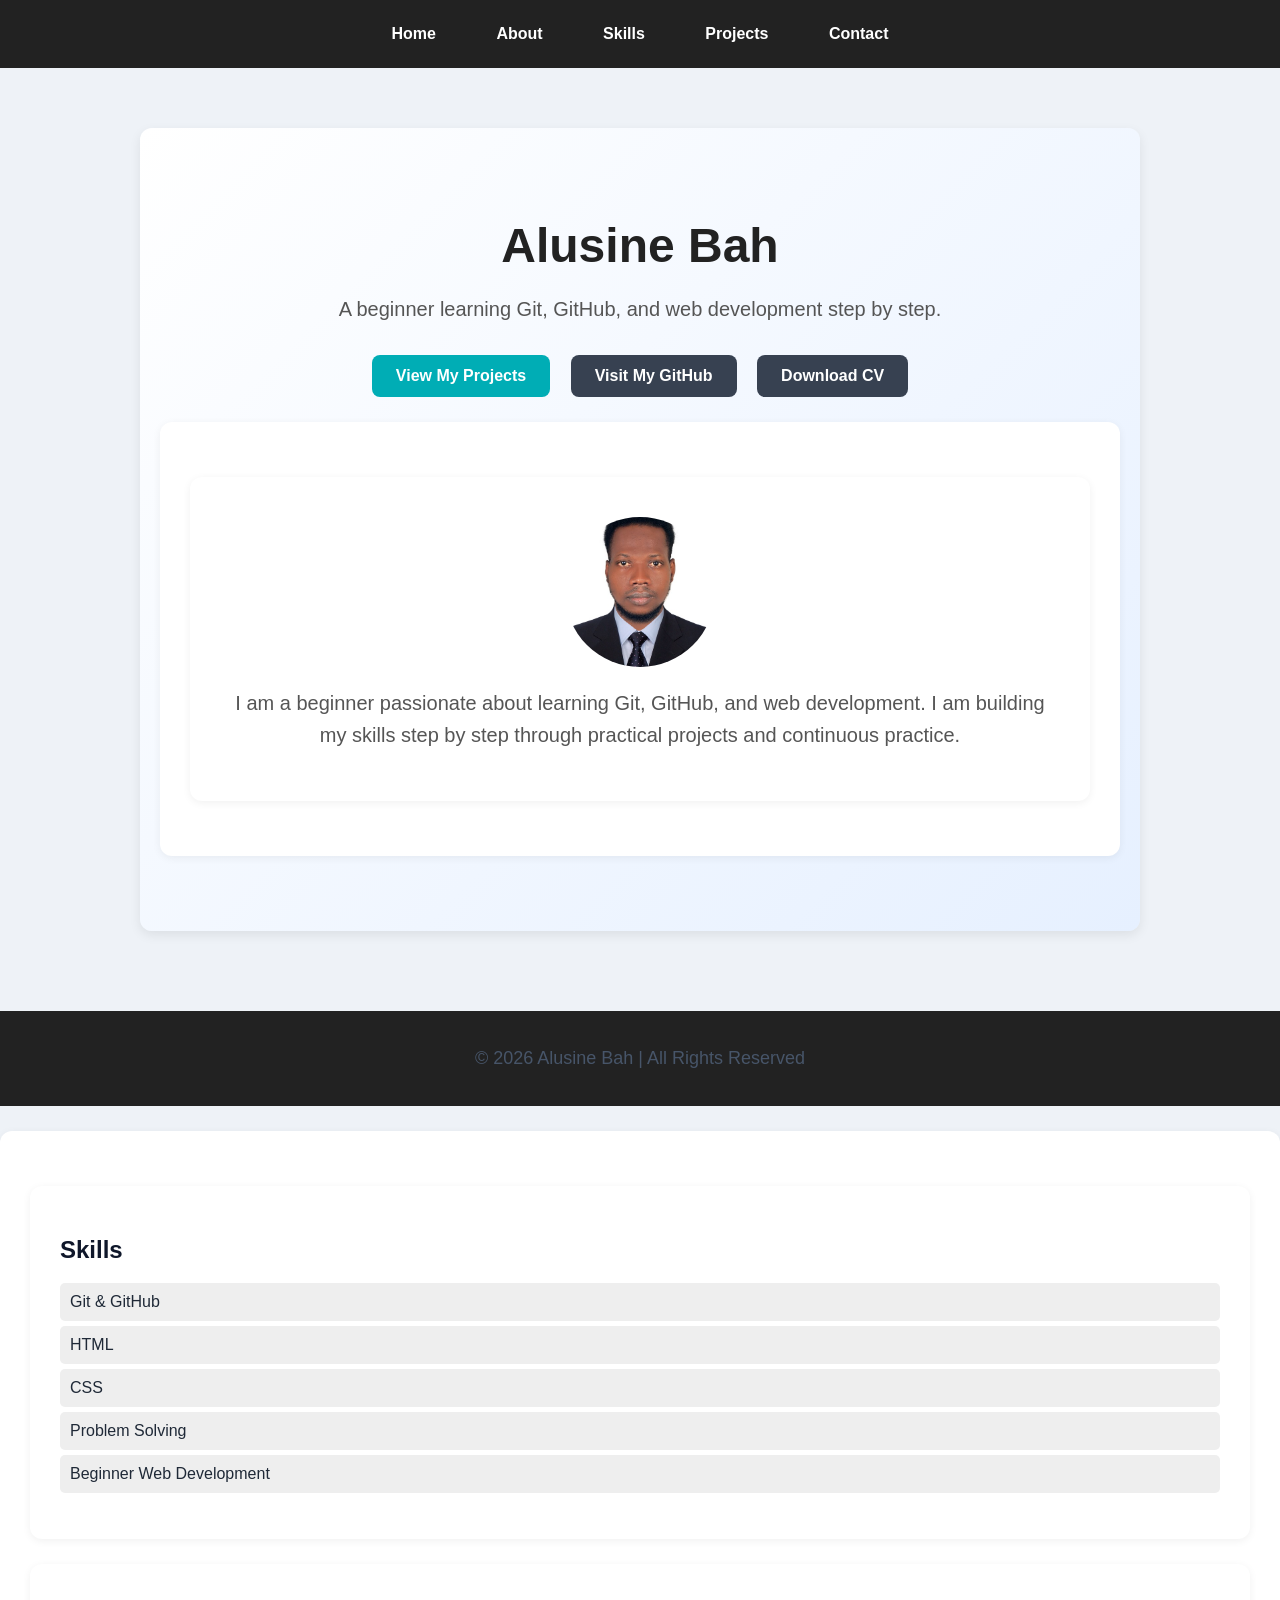
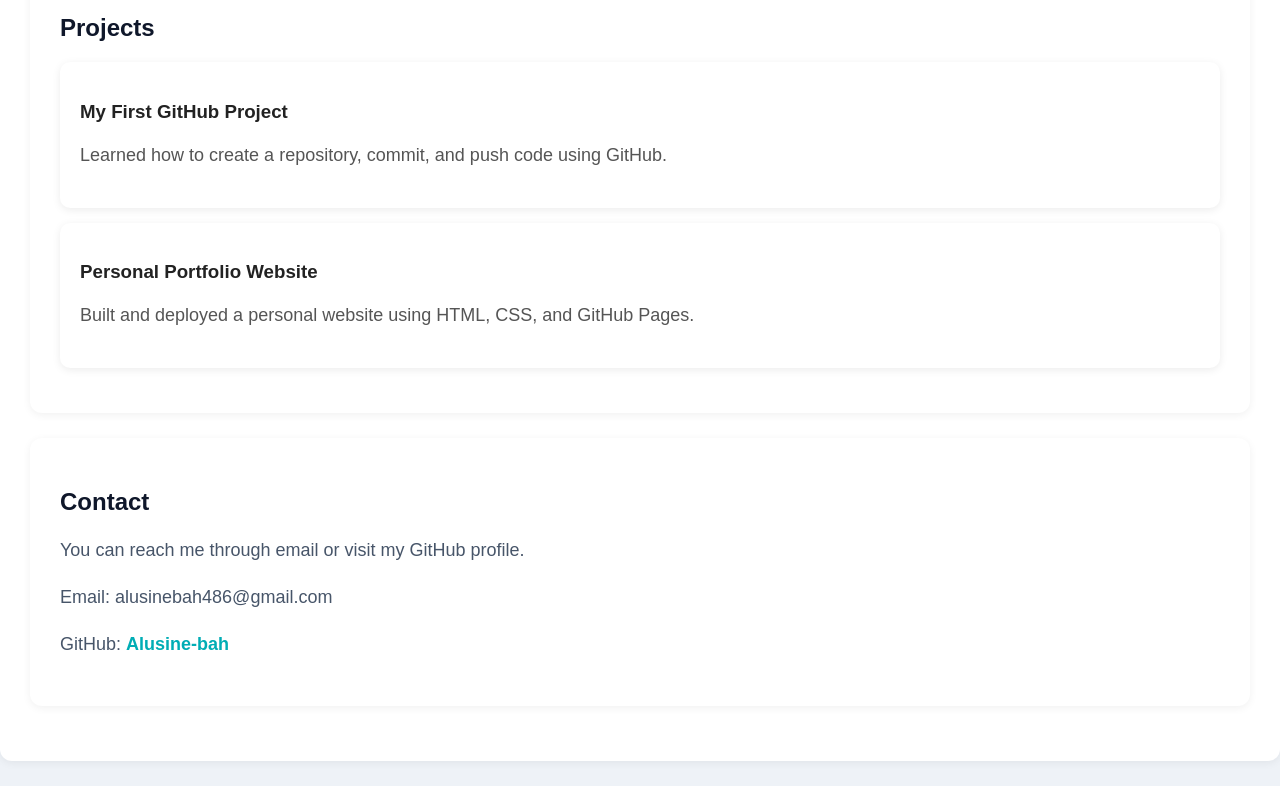
==== index.html @ f9dbf81b "Added cv button" ====
<head>
    <title>My First Website</title>
    <link rel="stylesheet" href="style.css">
</head>
<body>
    <nav>
    <ul class="nav-links">
        <li><a href="#">Home</a></li>
        <li><a href="#about">About</a></li>
        <li><a href="#skills">Skills</a></li>
        <li><a href="#projects">Projects</a></li>
        <li><a href="#contact">Contact</a></li>
    </ul>
</nav>

    <div class="container">

       <section class="hero">
    <h1>Alusine Bah</h1>
    <p>A beginner learning Git, GitHub, and web development step by step.</p>
<div class="hero-buttons">
    <a href="#projects" class="btn">View My Projects</a>
    <a href="https://github.com/Alusine-bah" target="_blank" class="btn btn-secondary">Visit My GitHub</a>
<a href="cv.pdf" target="_blank" class="btn btn-secondary">Download CV</a>
</div>


        <section>
  <section id="about">

    <img src="profile.jpg" alt="My Photo" width="150">

    <p>I am a beginner passionate about learning Git, GitHub, and web development. I am building my skills step by step through practical projects and continuous practice.</p>
</section>

    </div>
<footer>
    <p>© 2026 Alusine Bah | All Rights Reserved</p>
</footer>
</body>
<section>
    <section id="skills">
    <h2>Skills</h2>
    <ul>
        <li>Git & GitHub</li>
        <li>HTML</li>
        <li>CSS</li>
        <li>Problem Solving</li>
        <li>Beginner Web Development</li>
    </ul>
</section>
    
<section id="projects">
    <h2>Projects</h2>

    <div class="project-card">
        <h3>My First GitHub Project</h3>
        <p>Learned how to create a repository, commit, and push code using GitHub.</p>
    </div>

    <div class="project-card">
        <h3>Personal Portfolio Website</h3>
        <p>Built and deployed a personal website using HTML, CSS, and GitHub Pages.</p>
    </div>

</section>
<section id="contact">
    <h2>Contact</h2>
    <p>You can reach me through email or visit my GitHub profile.</p>
    <p>Email: alusinebah486@gmail.com</p>
    <p>GitHub: <a href="https://github.com/Alusine-bah" target="_blank">Alusine-bah</a></p>
</section>
---- style.css ----
body {
    font-family: Arial, sans-serif;
    background: #eef2f7;
    margin: 0;
    padding: 0;
    color: #1f2937;
}

/* Main container */
.container {
    width: 85%;
    max-width: 1000px;
    margin: auto;
    overflow: hidden;
    padding: 30px 20px;
}

/* Header */
h1 {
    text-align: center;
    color: #333;
}

/* Sections */
section {
    background: white;
    padding: 30px;
    margin: 25px 0;
    border-radius: 12px;
    box-shadow: 0 2px 8px rgba(0,0,0,0.06);
}

/* Subheadings */
h2 {
    color: #0f172a;
}

/* Text */
p {
    font-size: 18px;
    line-height: 1.6;
    color: #475569;
}
img {
    display: block;
    margin: 10px auto;
    border-radius: 50%;
    width: 150px;
    height: 150px;
    object-fit: cover;
}
ul {
    list-style: none;
    padding: 0;
}

li {
    background: #eee;
    margin: 5px 0;
    padding: 10px;
    border-radius: 5px;
}
nav {
    background: #222;
    padding: 15px 0;
}

.nav-links {
    list-style: none;
    text-align: center;
    margin: 0;
    padding: 0;
}

.nav-links li {
    display: inline-block;
    margin: 0 10px;
    background: transparent;
    padding: 0;
}

.nav-links a {
    color: white;
    text-decoration: none;
    font-weight: bold;
    padding: 10px 18px;
    display: inline-block;
    border-radius: 6px;
    transition: 0.3s;
}

.nav-links a:hover {
    background: #00adb5;
    color: white;
}
footer {
    background: #222;
    color: white;
    text-align: center;
    padding: 15px;
    margin-top: 20px;
}
#contact a {
    color: #00adb5;
    text-decoration: none;
    font-weight: bold;
}

#contact a:hover {
    text-decoration: underline;
}
.hero {
    text-align: center;
    background: linear-gradient(135deg, #ffffff, #e6f0ff);
    padding: 50px 20px;
    border-radius: 12px;
    margin: 30px 0;
    box-shadow: 0 4px 12px rgba(0,0,0,0.08);
}

.hero h1 {
    margin-bottom: 10px;
    font-size: 48px;
    color: #222;
}

.hero p {
    font-size: 20px;
    color: #555;
}
.project-card {
    background: #fff;
    padding: 20px;
    margin: 15px 0;
    border-radius: 10px;
    box-shadow: 0 2px 8px rgba(0,0,0,0.08);
    transition: transform 0.3s, box-shadow 0.3s;
}

.project-card:hover {
    transform: translateY(-5px);
    box-shadow: 0 6px 18px rgba(0,0,0,0.15);
}
.project-card h3 {
    margin-bottom: 10px;
    color: #222;
}

.project-card p {
    color: #555;
}
.btn {
    display: inline-block;
    margin-top: 20px;
    background: #00adb5;
    color: white;
    text-decoration: none;
    padding: 12px 24px;
    border-radius: 8px;
    font-weight: bold;
    transition: 0.3s;
}

.btn:hover {
    background: #008c93;
}
.btn-secondary {
    background: #374151;
    margin-left: 10px;
}

.btn-secondary:hover {
    background: #1f2937;
}
.hero-buttons {
    margin-top: 20px;
}

.hero-buttons .btn {
    margin: 10px 8px 0 8px;
}

@media (max-width: 600px) {
    .hero-buttons .btn {
        display: block;
        width: 80%;
        margin: 10px auto;
    }

    .btn-secondary {
        margin-left: 0;
    }
}
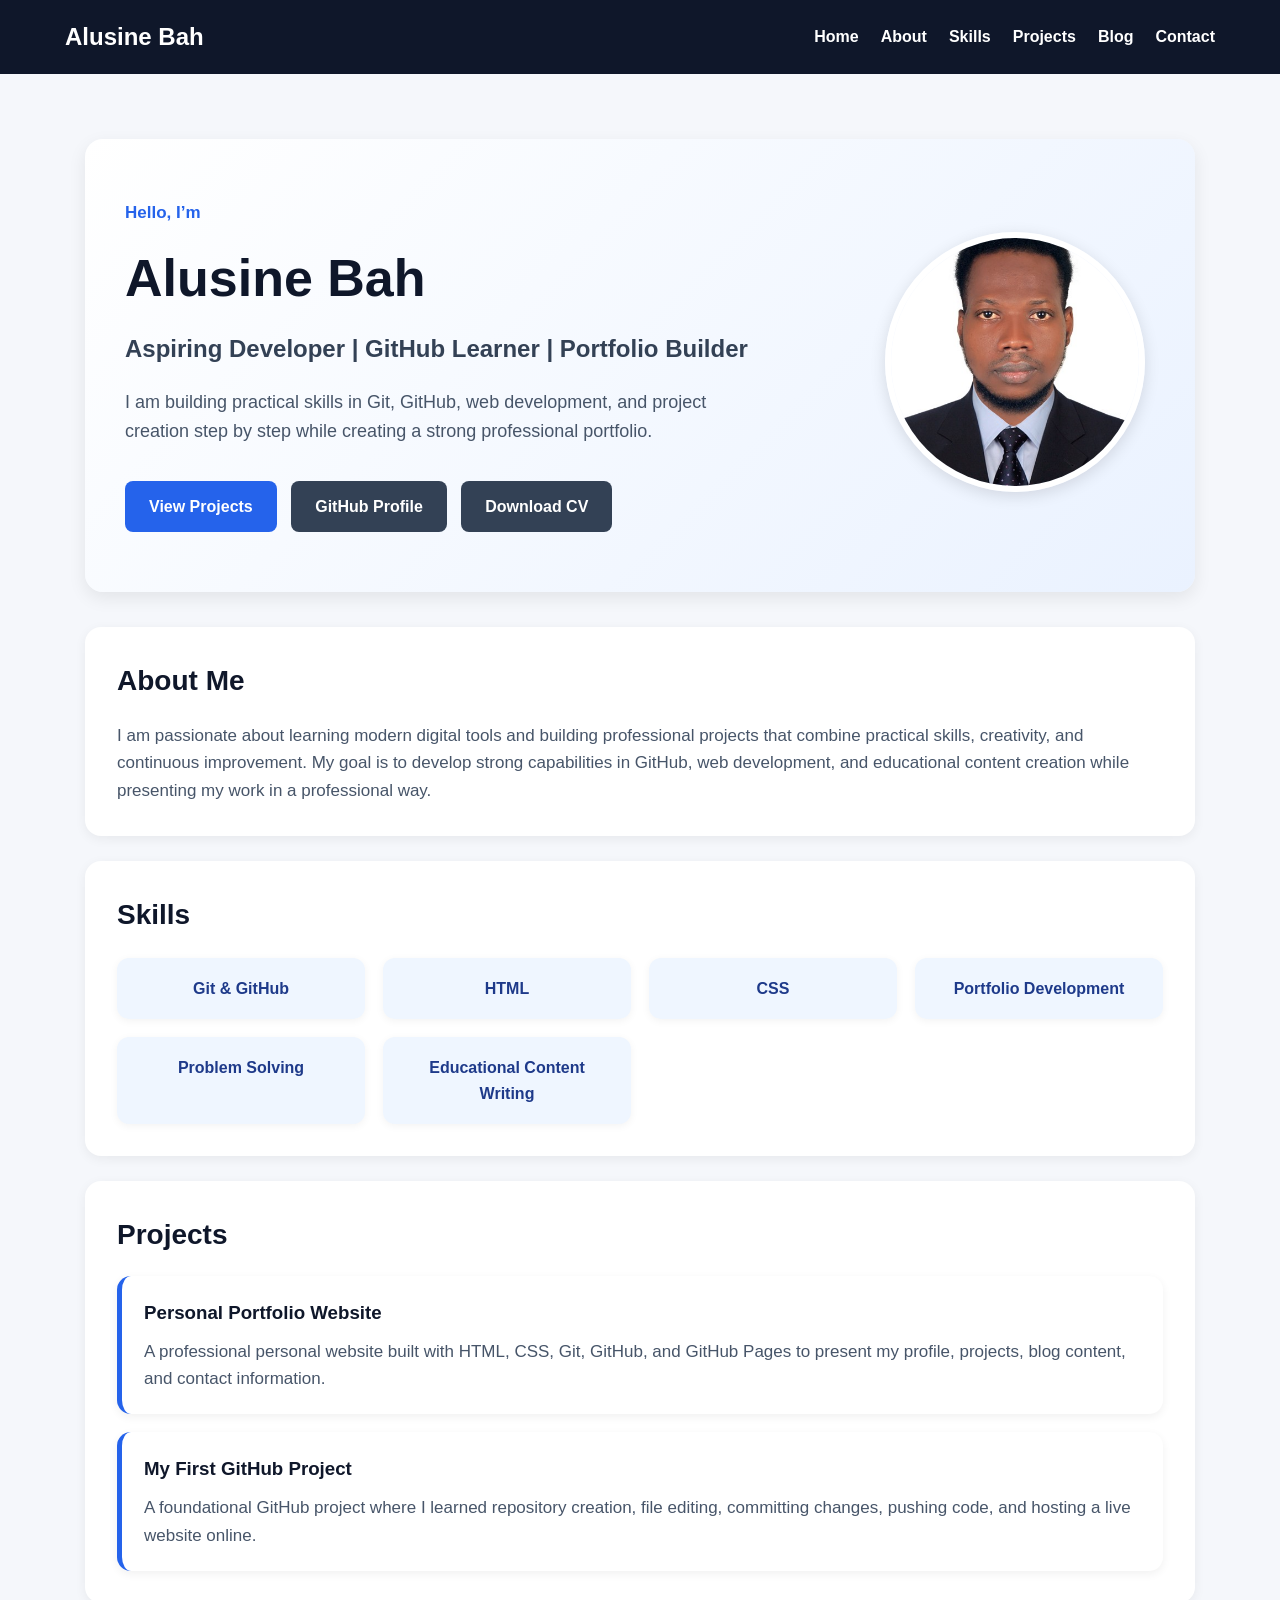
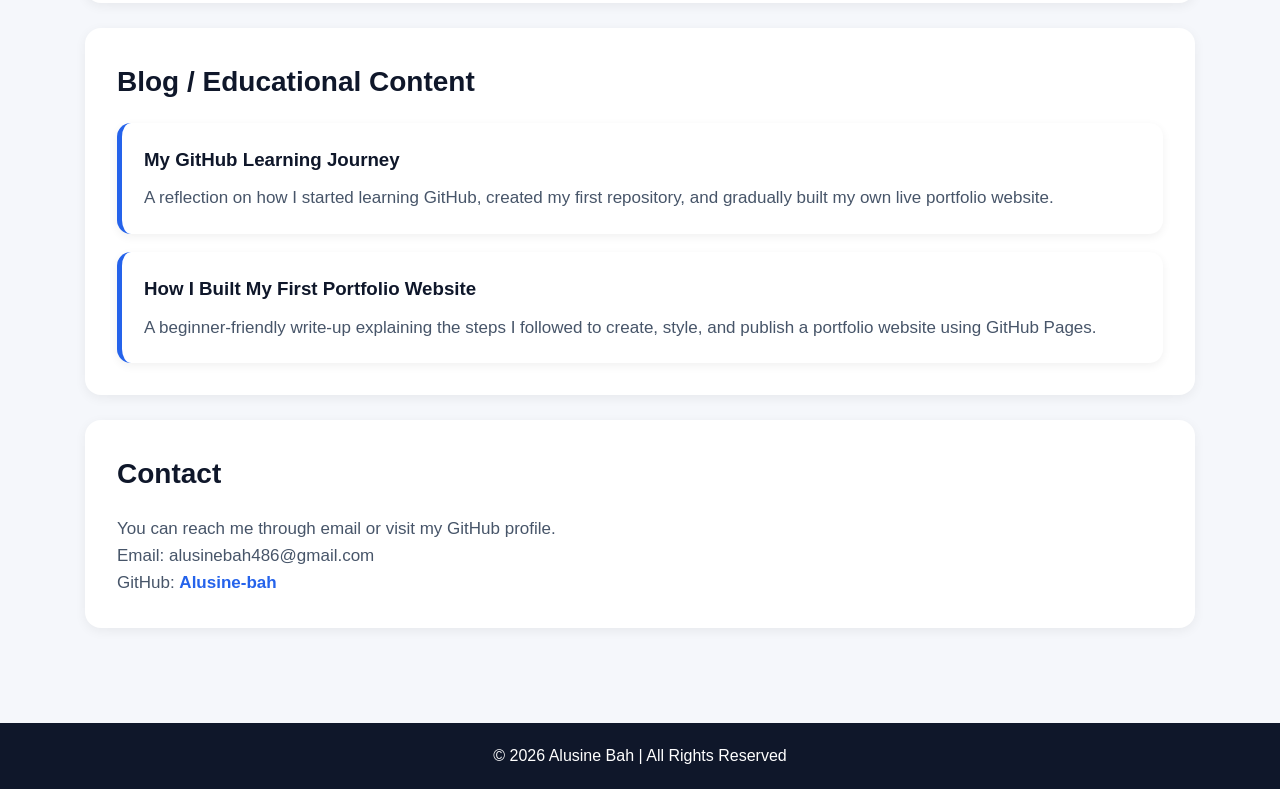
==== commit 36bf1d1e: "Rebuilt portfolio with professional design" ====
--- a/index.html
+++ b/index.html
@@ -1,72 +1,120 @@
+<!DOCTYPE html>
+<html lang="en">
 <head>
-    <title>My First Website</title>
+    <meta charset="UTF-8">
+    <meta name="viewport" content="width=device-width, initial-scale=1.0">
+    <title>Alusine Bah | Portfolio</title>
     <link rel="stylesheet" href="style.css">
 </head>
 <body>
+
     <nav>
-    <ul class="nav-links">
-        <li><a href="#">Home</a></li>
-        <li><a href="#about">About</a></li>
-        <li><a href="#skills">Skills</a></li>
-        <li><a href="#projects">Projects</a></li>
-        <li><a href="#contact">Contact</a></li>
-    </ul>
-</nav>
+        <div class="nav-container">
+            <div class="logo">Alusine Bah</div>
+            <ul class="nav-links">
+                <li><a href="#hero">Home</a></li>
+                <li><a href="#about">About</a></li>
+                <li><a href="#skills">Skills</a></li>
+                <li><a href="#projects">Projects</a></li>
+                <li><a href="#blog">Blog</a></li>
+                <li><a href="#contact">Contact</a></li>
+            </ul>
+        </div>
+    </nav>
 
-    <div class="container">
+    <main class="container">
 
-       <section class="hero">
-    <h1>Alusine Bah</h1>
-    <p>A beginner learning Git, GitHub, and web development step by step.</p>
-<div class="hero-buttons">
-    <a href="#projects" class="btn">View My Projects</a>
-    <a href="https://github.com/Alusine-bah" target="_blank" class="btn btn-secondary">Visit My GitHub</a>
-<a href="cv.pdf" target="_blank" class="btn btn-secondary">Download CV</a>
-</div>
+        <section id="hero" class="hero">
+            <div class="hero-text">
+                <p class="intro">Hello, I’m</p>
+                <h1>Alusine Bah</h1>
+                <h2>Aspiring Developer | GitHub Learner | Portfolio Builder</h2>
+                <p class="hero-description">
+                    I am building practical skills in Git, GitHub, web development, and project creation step by step while creating a strong professional portfolio.
+                </p>
 
+                <div class="hero-buttons">
+                    <a href="#projects" class="btn">View Projects</a>
+                    <a href="https://github.com/Alusine-bah" target="_blank" class="btn btn-secondary">GitHub Profile</a>
+                    <a href="cv.pdf" target="_blank" class="btn btn-secondary">Download CV</a>
+                </div>
+            </div>
 
-        <section>
-  <section id="about">
+            <div class="hero-image">
+                <img src="profile.jpg" alt="Alusine Bah">
+            </div>
+        </section>
 
-    <img src="profile.jpg" alt="My Photo" width="150">
+        <section id="about">
+            <h2>About Me</h2>
+            <p>
+                I am passionate about learning modern digital tools and building professional projects that combine practical skills, creativity, and continuous improvement. My goal is to develop strong capabilities in GitHub, web development, and educational content creation while presenting my work in a professional way.
+            </p>
+        </section>
 
-    <p>I am a beginner passionate about learning Git, GitHub, and web development. I am building my skills step by step through practical projects and continuous practice.</p>
-</section>
+        <section id="skills">
+            <h2>Skills</h2>
+            <div class="skills-grid">
+                <div class="skill-card">Git & GitHub</div>
+                <div class="skill-card">HTML</div>
+                <div class="skill-card">CSS</div>
+                <div class="skill-card">Portfolio Development</div>
+                <div class="skill-card">Problem Solving</div>
+                <div class="skill-card">Educational Content Writing</div>
+            </div>
+        </section>
 
-    </div>
-<footer>
-    <p>© 2026 Alusine Bah | All Rights Reserved</p>
-</footer>
+        <section id="projects">
+            <h2>Projects</h2>
+
+            <div class="project-card">
+                <h3>Personal Portfolio Website</h3>
+                <p>
+                    A professional personal website built with HTML, CSS, Git, GitHub, and GitHub Pages to present my profile, projects, blog content, and contact information.
+                </p>
+            </div>
+
+            <div class="project-card">
+                <h3>My First GitHub Project</h3>
+                <p>
+                    A foundational GitHub project where I learned repository creation, file editing, committing changes, pushing code, and hosting a live website online.
+                </p>
+            </div>
+        </section>
+
+        <section id="blog">
+            <h2>Blog / Educational Content</h2>
+
+            <div class="blog-card">
+                <h3>My GitHub Learning Journey</h3>
+                <p>
+                    A reflection on how I started learning GitHub, created my first repository, and gradually built my own live portfolio website.
+                </p>
+            </div>
+
+            <div class="blog-card">
+                <h3>How I Built My First Portfolio Website</h3>
+                <p>
+                    A beginner-friendly write-up explaining the steps I followed to create, style, and publish a portfolio website using GitHub Pages.
+                </p>
+            </div>
+        </section>
+
+        <section id="contact">
+            <h2>Contact</h2>
+            <p>You can reach me through email or visit my GitHub profile.</p>
+            <p>Email: alusinebah486@gmail.com</p>
+            <p>
+                GitHub:
+                <a href="https://github.com/Alusine-bah" target="_blank">Alusine-bah</a>
+            </p>
+        </section>
+
+    </main>
+
+    <footer>
+        <p>© 2026 Alusine Bah | All Rights Reserved</p>
+    </footer>
+
 </body>
-<section>
-    <section id="skills">
-    <h2>Skills</h2>
-    <ul>
-        <li>Git & GitHub</li>
-        <li>HTML</li>
-        <li>CSS</li>
-        <li>Problem Solving</li>
-        <li>Beginner Web Development</li>
-    </ul>
-</section>
-    
-<section id="projects">
-    <h2>Projects</h2>
-
-    <div class="project-card">
-        <h3>My First GitHub Project</h3>
-        <p>Learned how to create a repository, commit, and push code using GitHub.</p>
-    </div>
-
-    <div class="project-card">
-        <h3>Personal Portfolio Website</h3>
-        <p>Built and deployed a personal website using HTML, CSS, and GitHub Pages.</p>
-    </div>
-
-</section>
-<section id="contact">
-    <h2>Contact</h2>
-    <p>You can reach me through email or visit my GitHub profile.</p>
-    <p>Email: alusinebah486@gmail.com</p>
-    <p>GitHub: <a href="https://github.com/Alusine-bah" target="_blank">Alusine-bah</a></p>
-</section>+</html>
--- a/style.css
+++ b/style.css
@@ -1,107 +1,213 @@
+* {
+    margin: 0;
+    padding: 0;
+    box-sizing: border-box;
+}
+
 body {
     font-family: Arial, sans-serif;
-    background: #eef2f7;
+    background: #f5f7fb;
+    color: #1f2937;
+    line-height: 1.6;
+}
+
+.container {
+    width: 90%;
+    max-width: 1150px;
+    margin: auto;
+    padding: 40px 20px;
+}
+
+nav {
+    background: #0f172a;
+    position: sticky;
+    top: 0;
+    z-index: 1000;
+}
+
+.nav-container {
+    width: 90%;
+    max-width: 1150px;
+    margin: auto;
+    display: flex;
+    justify-content: space-between;
+    align-items: center;
+    padding: 18px 0;
+}
+
+.logo {
+    color: white;
+    font-size: 24px;
+    font-weight: bold;
+}
+
+.nav-links {
+    list-style: none;
+    display: flex;
+    gap: 22px;
+}
+
+.nav-links li {
+    background: transparent;
+    padding: 0;
     margin: 0;
-    padding: 0;
-    color: #1f2937;
-}
-
-/* Main container */
-.container {
-    width: 85%;
-    max-width: 1000px;
-    margin: auto;
-    overflow: hidden;
-    padding: 30px 20px;
-}
-
-/* Header */
-h1 {
+}
+
+.nav-links a {
+    color: white;
+    text-decoration: none;
+    font-weight: bold;
+    transition: 0.3s;
+}
+
+.nav-links a:hover {
+    color: #38bdf8;
+}
+
+.hero {
+    display: flex;
+    align-items: center;
+    justify-content: space-between;
+    gap: 40px;
+    background: linear-gradient(135deg, #ffffff, #eaf2ff);
+    padding: 60px 40px;
+    border-radius: 18px;
+    box-shadow: 0 6px 18px rgba(0,0,0,0.08);
+    margin-bottom: 35px;
+}
+
+.hero-text {
+    flex: 1;
+}
+
+.intro {
+    color: #2563eb;
+    font-weight: bold;
+    margin-bottom: 10px;
+}
+
+.hero h1 {
+    font-size: 52px;
+    color: #0f172a;
+    margin-bottom: 10px;
+}
+
+.hero h2 {
+    font-size: 24px;
+    color: #334155;
+    margin-bottom: 20px;
+}
+
+.hero-description {
+    font-size: 18px;
+    color: #475569;
+    max-width: 600px;
+    margin-bottom: 25px;
+}
+
+.hero-buttons {
+    margin-top: 15px;
+}
+
+.btn {
+    display: inline-block;
+    background: #2563eb;
+    color: white;
+    text-decoration: none;
+    padding: 13px 24px;
+    border-radius: 8px;
+    font-weight: bold;
+    margin: 10px 10px 0 0;
+    transition: 0.3s;
+}
+
+.btn:hover {
+    background: #1d4ed8;
+}
+
+.btn-secondary {
+    background: #334155;
+}
+
+.btn-secondary:hover {
+    background: #1e293b;
+}
+
+.hero-image {
+    flex: 0 0 280px;
     text-align: center;
-    color: #333;
-}
-
-/* Sections */
+}
+
+.hero-image img {
+    width: 260px;
+    height: 260px;
+    object-fit: cover;
+    border-radius: 50%;
+    border: 6px solid white;
+    box-shadow: 0 4px 16px rgba(0,0,0,0.12);
+}
+
 section {
     background: white;
-    padding: 30px;
+    padding: 32px;
     margin: 25px 0;
+    border-radius: 16px;
+    box-shadow: 0 3px 12px rgba(0,0,0,0.06);
+}
+
+section h2 {
+    font-size: 28px;
+    color: #0f172a;
+    margin-bottom: 18px;
+}
+
+section p {
+    font-size: 17px;
+    color: #475569;
+}
+
+.skills-grid {
+    display: grid;
+    grid-template-columns: repeat(auto-fit, minmax(220px, 1fr));
+    gap: 18px;
+    margin-top: 20px;
+}
+
+.skill-card {
+    background: #eff6ff;
+    color: #1e3a8a;
+    padding: 18px;
     border-radius: 12px;
-    box-shadow: 0 2px 8px rgba(0,0,0,0.06);
-}
-
-/* Subheadings */
-h2 {
+    text-align: center;
+    font-weight: bold;
+    box-shadow: 0 2px 8px rgba(0,0,0,0.05);
+}
+
+.project-card,
+.blog-card {
+    background: #ffffff;
+    padding: 22px;
+    margin-top: 18px;
+    border-radius: 14px;
+    border-left: 5px solid #2563eb;
+    box-shadow: 0 3px 10px rgba(0,0,0,0.06);
+    transition: transform 0.3s, box-shadow 0.3s;
+}
+
+.project-card:hover,
+.blog-card:hover {
+    transform: translateY(-4px);
+    box-shadow: 0 8px 22px rgba(0,0,0,0.10);
+}
+
+.project-card h3,
+.blog-card h3 {
     color: #0f172a;
-}
-
-/* Text */
-p {
-    font-size: 18px;
-    line-height: 1.6;
-    color: #475569;
-}
-img {
-    display: block;
-    margin: 10px auto;
-    border-radius: 50%;
-    width: 150px;
-    height: 150px;
-    object-fit: cover;
-}
-ul {
-    list-style: none;
-    padding: 0;
-}
-
-li {
-    background: #eee;
-    margin: 5px 0;
-    padding: 10px;
-    border-radius: 5px;
-}
-nav {
-    background: #222;
-    padding: 15px 0;
-}
-
-.nav-links {
-    list-style: none;
-    text-align: center;
-    margin: 0;
-    padding: 0;
-}
-
-.nav-links li {
-    display: inline-block;
-    margin: 0 10px;
-    background: transparent;
-    padding: 0;
-}
-
-.nav-links a {
-    color: white;
-    text-decoration: none;
-    font-weight: bold;
-    padding: 10px 18px;
-    display: inline-block;
-    border-radius: 6px;
-    transition: 0.3s;
-}
-
-.nav-links a:hover {
-    background: #00adb5;
-    color: white;
-}
-footer {
-    background: #222;
-    color: white;
-    text-align: center;
-    padding: 15px;
-    margin-top: 20px;
-}
+    margin-bottom: 10px;
+}
+
 #contact a {
-    color: #00adb5;
+    color: #2563eb;
     text-decoration: none;
     font-weight: bold;
 }
@@ -109,85 +215,67 @@
 #contact a:hover {
     text-decoration: underline;
 }
-.hero {
+
+footer {
+    background: #0f172a;
+    color: white;
     text-align: center;
-    background: linear-gradient(135deg, #ffffff, #e6f0ff);
-    padding: 50px 20px;
-    border-radius: 12px;
-    margin: 30px 0;
-    box-shadow: 0 4px 12px rgba(0,0,0,0.08);
-}
-
-.hero h1 {
-    margin-bottom: 10px;
-    font-size: 48px;
-    color: #222;
-}
-
-.hero p {
-    font-size: 20px;
-    color: #555;
-}
-.project-card {
-    background: #fff;
     padding: 20px;
-    margin: 15px 0;
-    border-radius: 10px;
-    box-shadow: 0 2px 8px rgba(0,0,0,0.08);
-    transition: transform 0.3s, box-shadow 0.3s;
-}
-
-.project-card:hover {
-    transform: translateY(-5px);
-    box-shadow: 0 6px 18px rgba(0,0,0,0.15);
-}
-.project-card h3 {
-    margin-bottom: 10px;
-    color: #222;
-}
-
-.project-card p {
-    color: #555;
-}
-.btn {
-    display: inline-block;
-    margin-top: 20px;
-    background: #00adb5;
-    color: white;
-    text-decoration: none;
-    padding: 12px 24px;
-    border-radius: 8px;
-    font-weight: bold;
-    transition: 0.3s;
-}
-
-.btn:hover {
-    background: #008c93;
-}
-.btn-secondary {
-    background: #374151;
-    margin-left: 10px;
-}
-
-.btn-secondary:hover {
-    background: #1f2937;
-}
-.hero-buttons {
-    margin-top: 20px;
-}
-
-.hero-buttons .btn {
-    margin: 10px 8px 0 8px;
+    margin-top: 30px;
+}
+
+@media (max-width: 900px) {
+    .hero {
+        flex-direction: column-reverse;
+        text-align: center;
+    }
+
+    .hero-description {
+        margin: 0 auto 25px auto;
+    }
+
+    .hero-buttons .btn {
+        display: inline-block;
+    }
+
+    .nav-container {
+        flex-direction: column;
+        gap: 15px;
+    }
+
+    .nav-links {
+        flex-wrap: wrap;
+        justify-content: center;
+    }
 }
 
 @media (max-width: 600px) {
+    .hero h1 {
+        font-size: 38px;
+    }
+
+    .hero h2 {
+        font-size: 20px;
+    }
+
+    .hero-image img {
+        width: 200px;
+        height: 200px;
+    }
+
     .hero-buttons .btn {
         display: block;
-        width: 80%;
-        margin: 10px auto;
-    }
-
-    .btn-secondary {
-        margin-left: 0;
+        width: 100%;
+        margin: 10px 0;
+        text-align: center;
+    }
+
+    .container {
+        width: 94%;
+        padding: 25px 10px;
+    }
+
+    section {
+        padding: 22px;
     }
 }
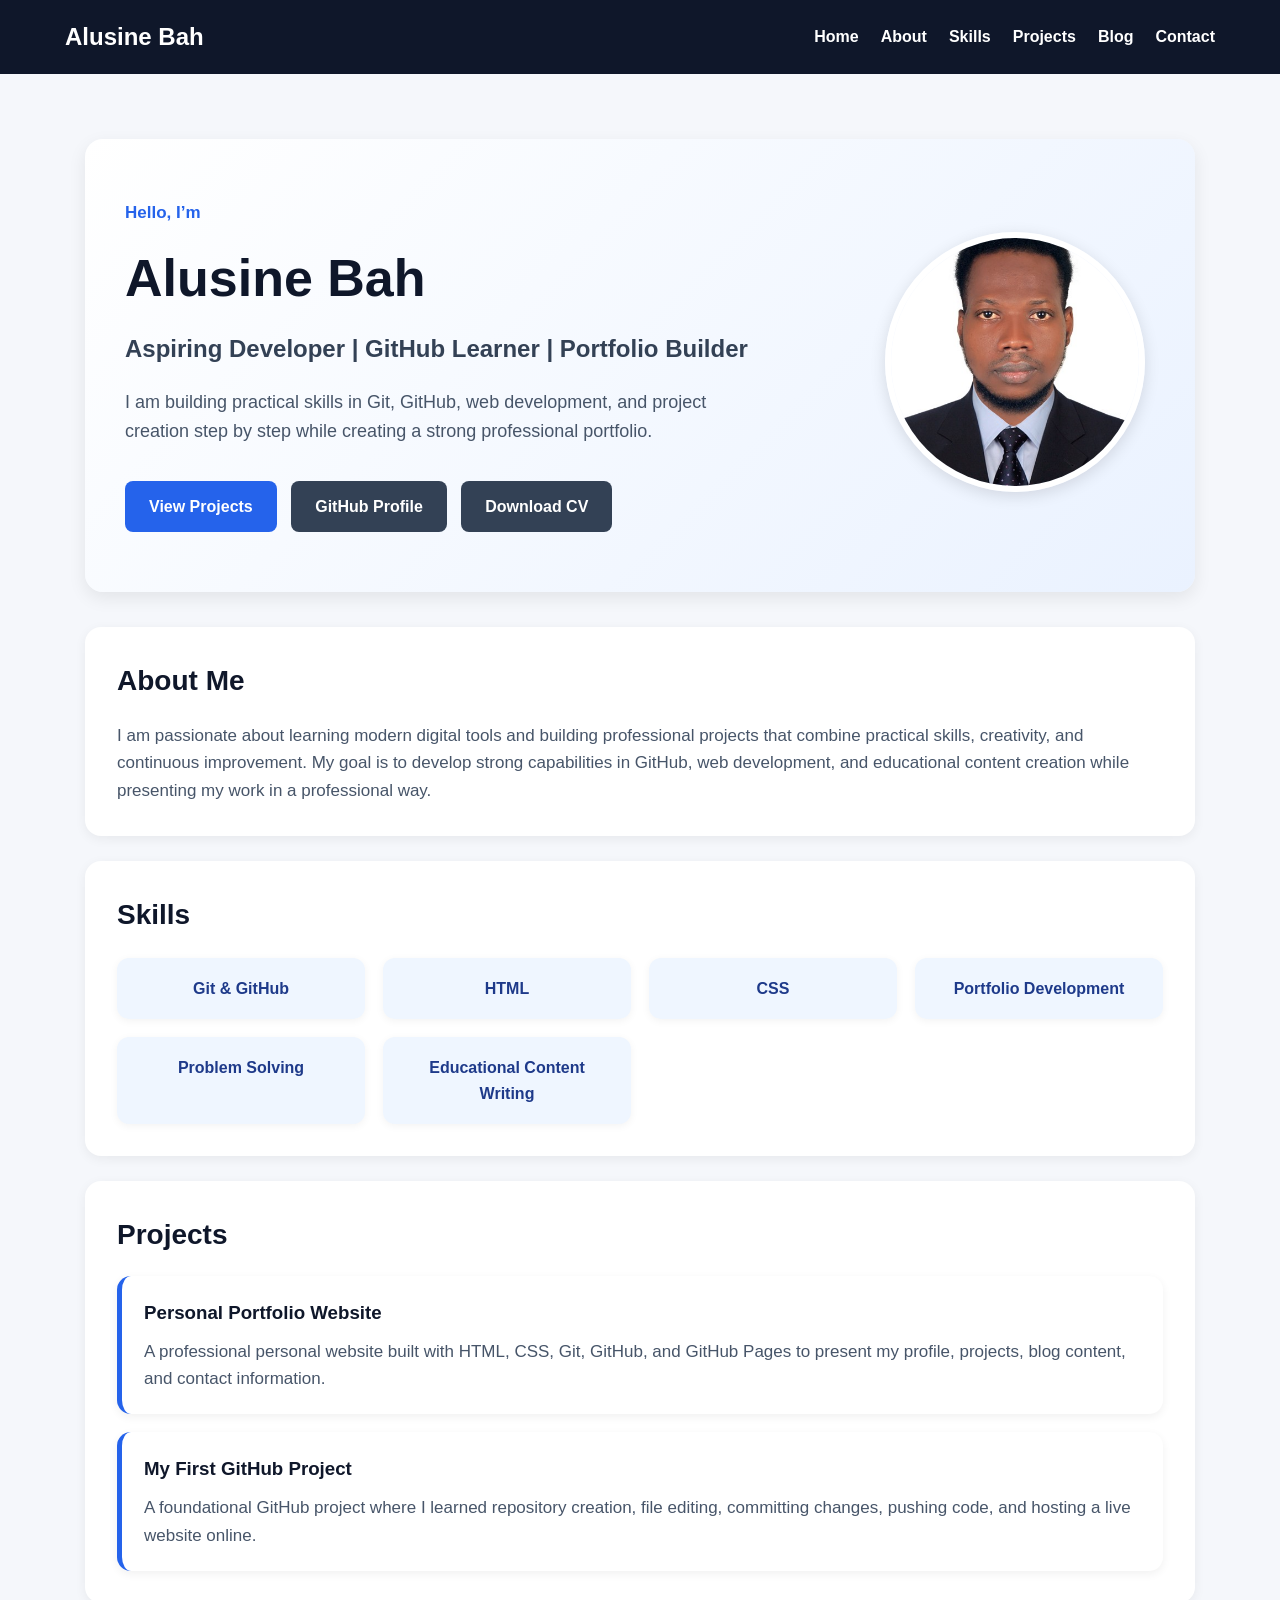
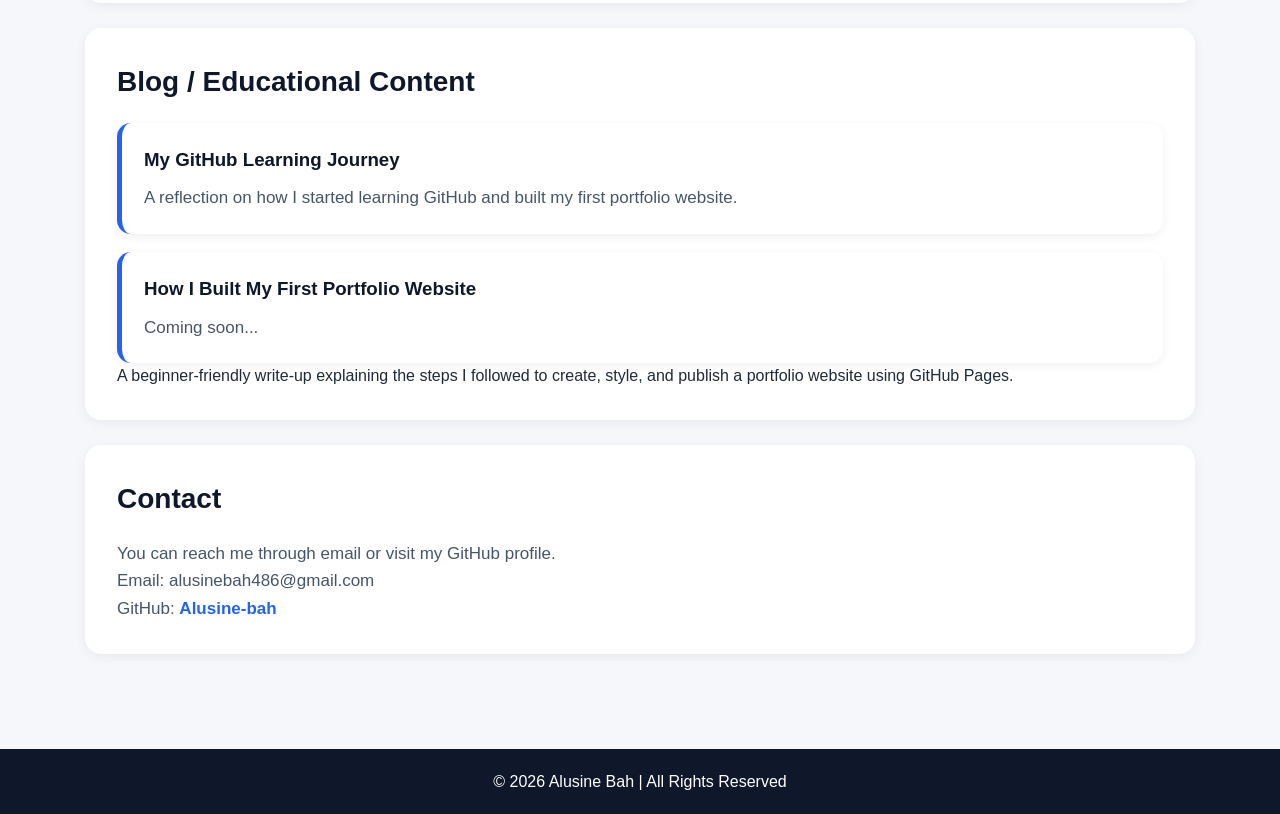
==== commit 86b56652: "Added blog page and linking" ====
--- a/index.html
+++ b/index.html
@@ -85,16 +85,15 @@
         <section id="blog">
             <h2>Blog / Educational Content</h2>
 
-            <div class="blog-card">
-                <h3>My GitHub Learning Journey</h3>
-                <p>
-                    A reflection on how I started learning GitHub, created my first repository, and gradually built my own live portfolio website.
-                </p>
-            </div>
+            <a href="blog/post1.html" class="blog-card">
+    <h3>My GitHub Learning Journey</h3>
+    <p>A reflection on how I started learning GitHub and built my first portfolio website.</p>
+</a>
 
-            <div class="blog-card">
-                <h3>How I Built My First Portfolio Website</h3>
-                <p>
+            <a href="#" class="blog-card">
+    <h3>How I Built My First Portfolio Website</h3>
+    <p>Coming soon...</p>
+</a>
                     A beginner-friendly write-up explaining the steps I followed to create, style, and publish a portfolio website using GitHub Pages.
                 </p>
             </div>
--- a/style.css
+++ b/style.css
@@ -185,6 +185,9 @@
 
 .project-card,
 .blog-card {
+    text-decoration: none;
+    display: block;
+    color: inherit;
     background: #ffffff;
     padding: 22px;
     margin-top: 18px;
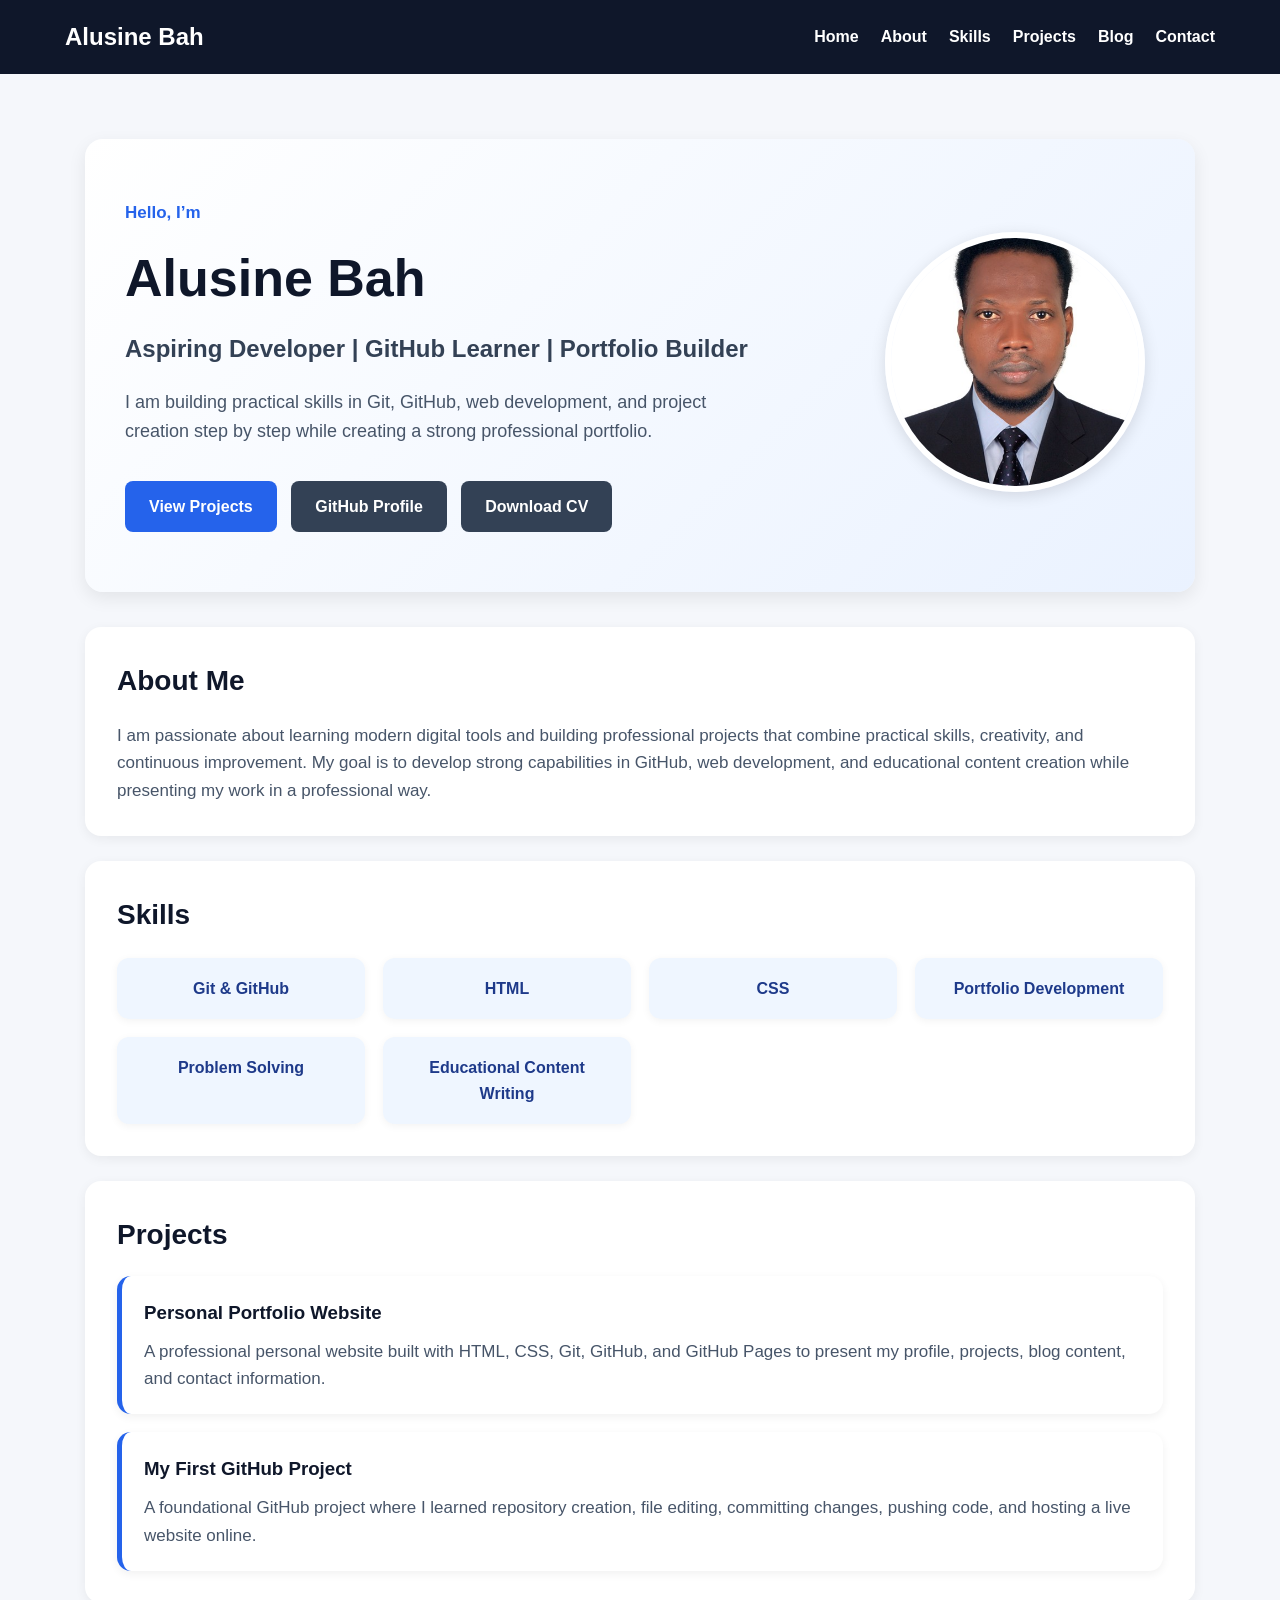
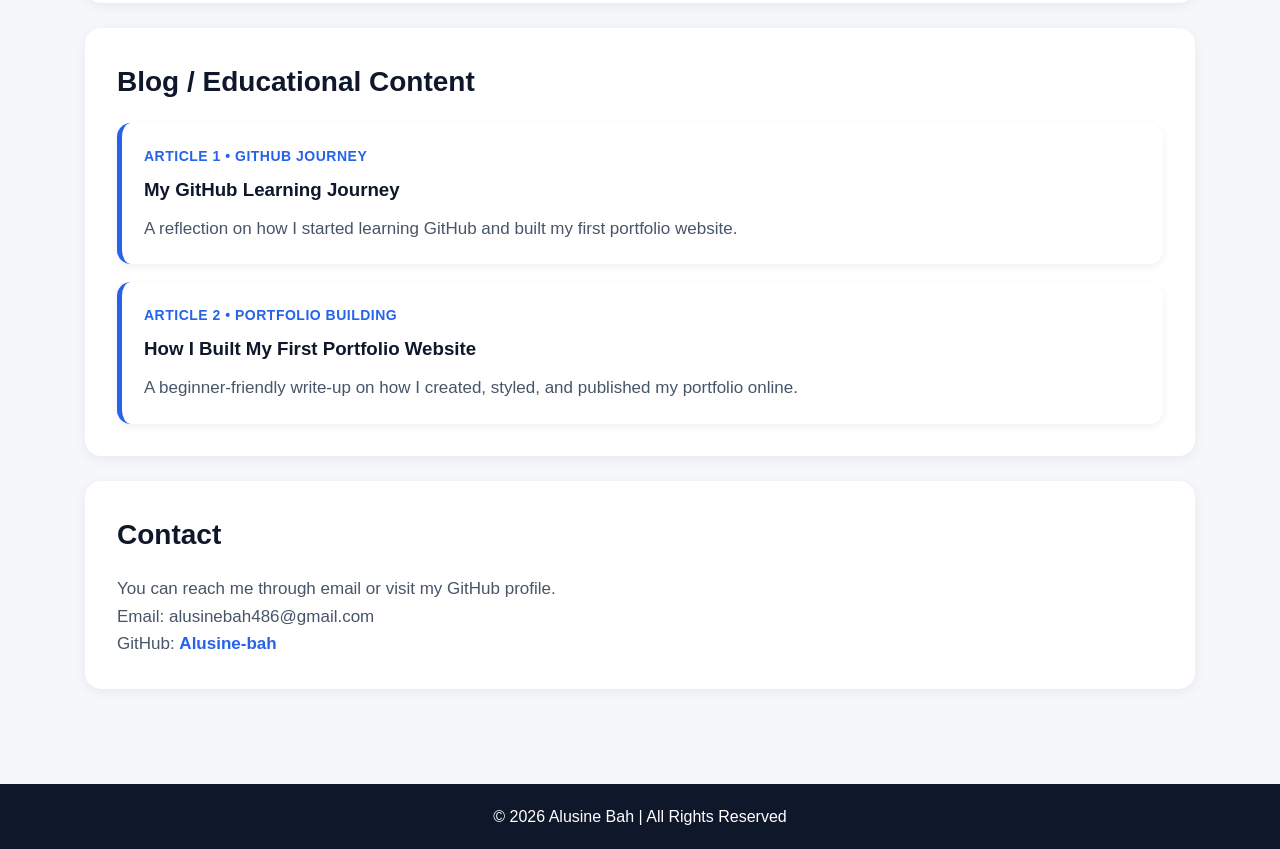
==== commit c671ffb6: "Added second blog post and improved blog previews" ====
--- a/index.html
+++ b/index.html
@@ -83,21 +83,20 @@
         </section>
 
         <section id="blog">
-            <h2>Blog / Educational Content</h2>
+    <h2>Blog / Educational Content</h2>
 
-            <a href="blog/post1.html" class="blog-card">
-    <h3>My GitHub Learning Journey</h3>
-    <p>A reflection on how I started learning GitHub and built my first portfolio website.</p>
-</a>
+    <a href="blog/post1.html" class="blog-card">
+        <p class="blog-meta">Article 1 • GitHub Journey</p>
+        <h3>My GitHub Learning Journey</h3>
+        <p>A reflection on how I started learning GitHub and built my first portfolio website.</p>
+    </a>
 
-            <a href="#" class="blog-card">
-    <h3>How I Built My First Portfolio Website</h3>
-    <p>Coming soon...</p>
-</a>
-                    A beginner-friendly write-up explaining the steps I followed to create, style, and publish a portfolio website using GitHub Pages.
-                </p>
-            </div>
-        </section>
+    <a href="blog/post2.html" class="blog-card">
+        <p class="blog-meta">Article 2 • Portfolio Building</p>
+        <h3>How I Built My First Portfolio Website</h3>
+        <p>A beginner-friendly write-up on how I created, styled, and published my portfolio online.</p>
+    </a>
+</section>
 
         <section id="contact">
             <h2>Contact</h2>
--- a/style.css
+++ b/style.css
@@ -281,4 +281,41 @@
     section {
         padding: 22px;
     }
+}
+.blog-page {
+    max-width: 800px;
+}
+
+.blog-content {
+    background: white;
+    padding: 40px;
+    border-radius: 16px;
+    box-shadow: 0 6px 20px rgba(0,0,0,0.08);
+}
+
+.blog-content h1 {
+    font-size: 36px;
+    margin-bottom: 20px;
+    color: #0f172a;
+}
+
+.blog-intro {
+    font-size: 20px;
+    font-weight: 500;
+    margin-bottom: 20px;
+    color: #334155;
+}
+
+.blog-content p {
+    margin-bottom: 18px;
+    font-size: 17px;
+    color: #475569;
+}
+.blog-meta {
+    font-size: 14px;
+    font-weight: bold;
+    color: #2563eb;
+    margin-bottom: 8px;
+    text-transform: uppercase;
+    letter-spacing: 0.5px;
 }
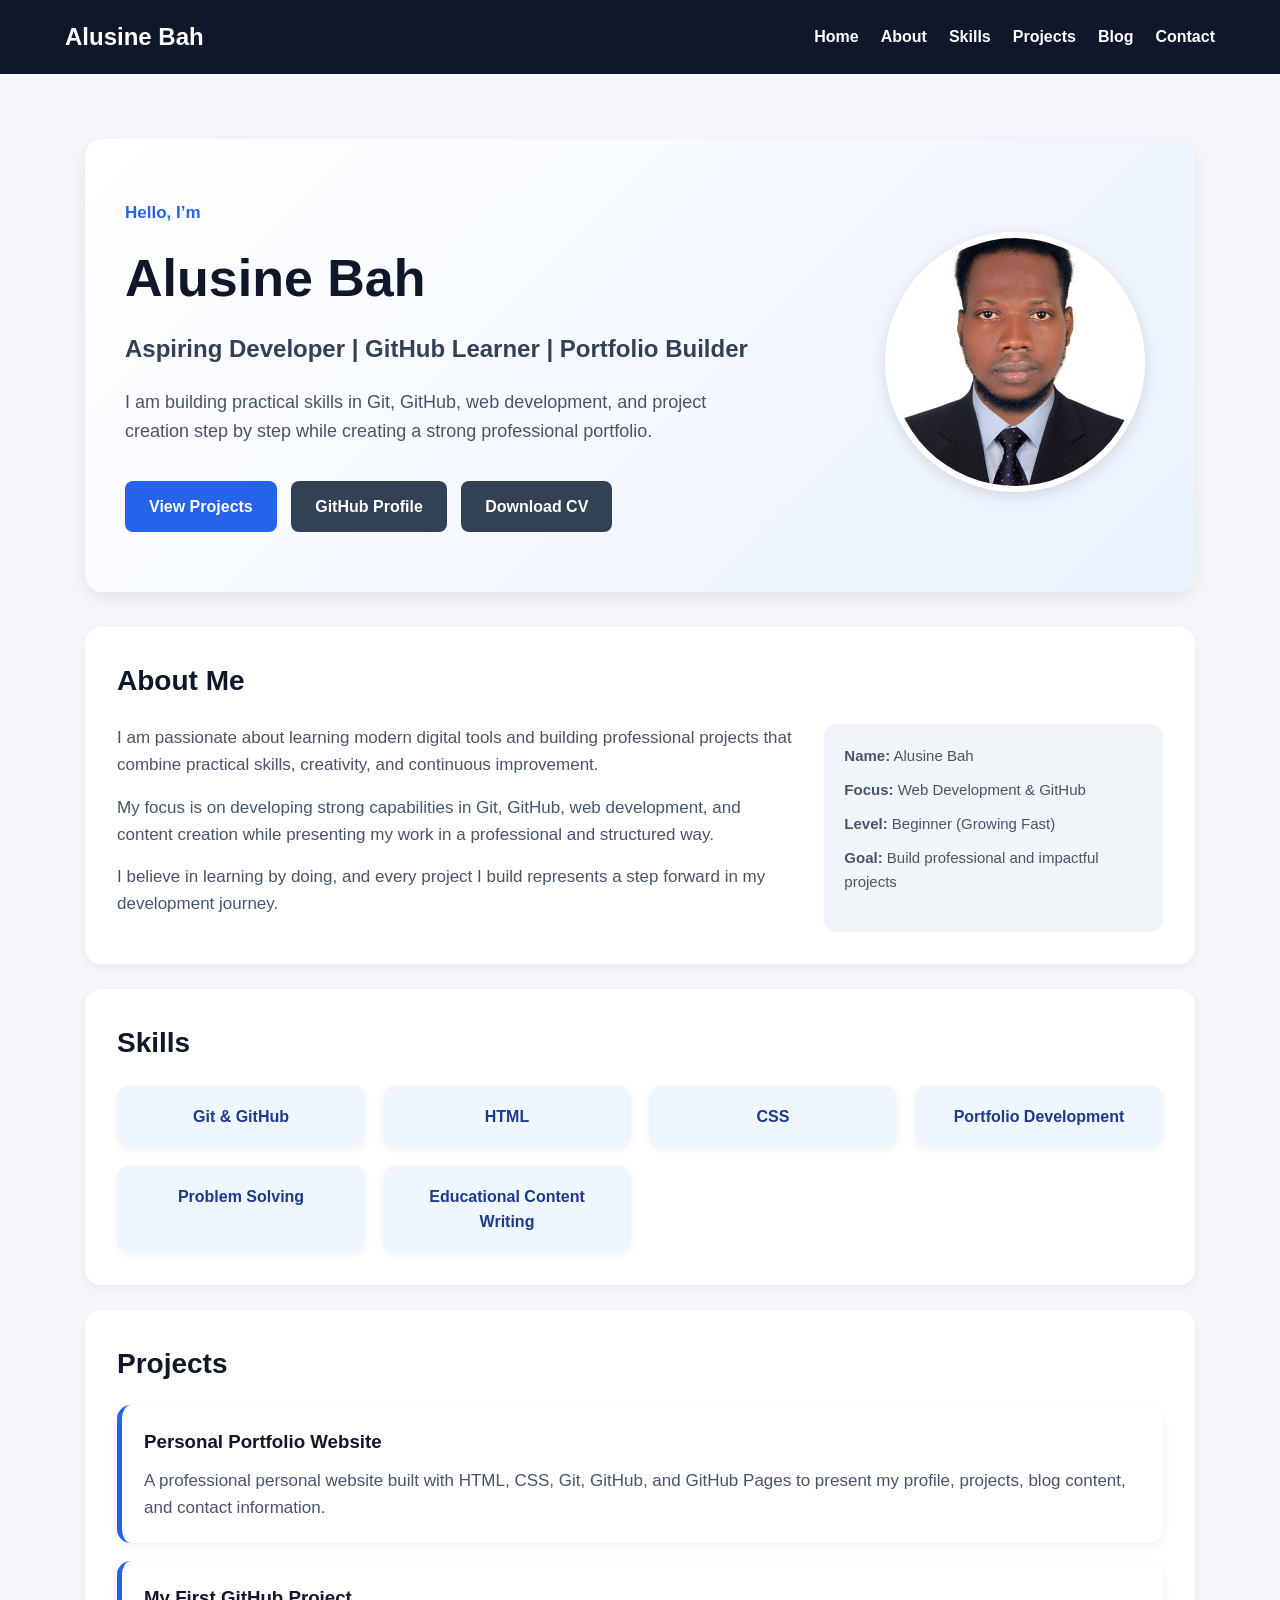
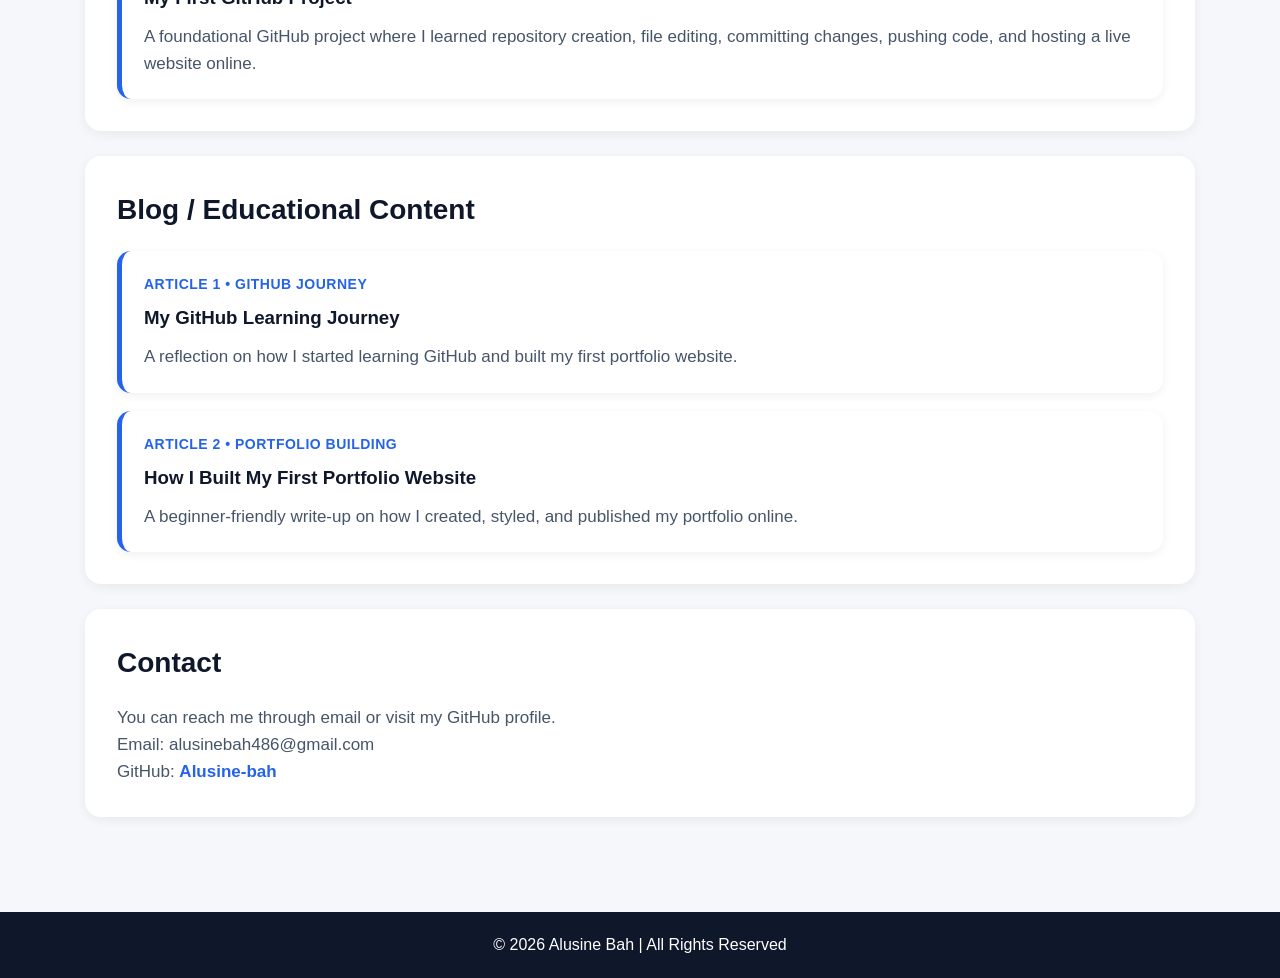
==== commit 210c0cdb: "Improved about section layout" ====
--- a/index.html
+++ b/index.html
@@ -45,12 +45,34 @@
             </div>
         </section>
 
-        <section id="about">
-            <h2>About Me</h2>
+        <section id="about" class="about">
+    <h2>About Me</h2>
+
+    <div class="about-grid">
+
+        <div class="about-text">
             <p>
-                I am passionate about learning modern digital tools and building professional projects that combine practical skills, creativity, and continuous improvement. My goal is to develop strong capabilities in GitHub, web development, and educational content creation while presenting my work in a professional way.
+                I am passionate about learning modern digital tools and building professional projects that combine practical skills, creativity, and continuous improvement.
             </p>
-        </section>
+
+            <p>
+                My focus is on developing strong capabilities in Git, GitHub, web development, and content creation while presenting my work in a professional and structured way.
+            </p>
+
+            <p>
+                I believe in learning by doing, and every project I build represents a step forward in my development journey.
+            </p>
+        </div>
+
+        <div class="about-info">
+            <p><strong>Name:</strong> Alusine Bah</p>
+            <p><strong>Focus:</strong> Web Development & GitHub</p>
+            <p><strong>Level:</strong> Beginner (Growing Fast)</p>
+            <p><strong>Goal:</strong> Build professional and impactful projects</p>
+        </div>
+
+    </div>
+</section>
 
         <section id="skills">
             <h2>Skills</h2>
--- a/style.css
+++ b/style.css
@@ -227,7 +227,11 @@
     margin-top: 30px;
 }
 
-@media (max-width: 900px) {
+@media (max-width: 900px)
+ {
+    .about-grid {
+    grid-template-columns: 1fr;
+}
     .hero {
         flex-direction: column-reverse;
         text-align: center;
@@ -318,4 +322,25 @@
     margin-bottom: 8px;
     text-transform: uppercase;
     letter-spacing: 0.5px;
+}
+.about-grid {
+    display: grid;
+    grid-template-columns: 2fr 1fr;
+    gap: 30px;
+    margin-top: 20px;
+}
+
+.about-text p {
+    margin-bottom: 15px;
+}
+
+.about-info {
+    background: #f1f5f9;
+    padding: 20px;
+    border-radius: 12px;
+}
+
+.about-info p {
+    margin-bottom: 10px;
+    font-size: 15px;
 }
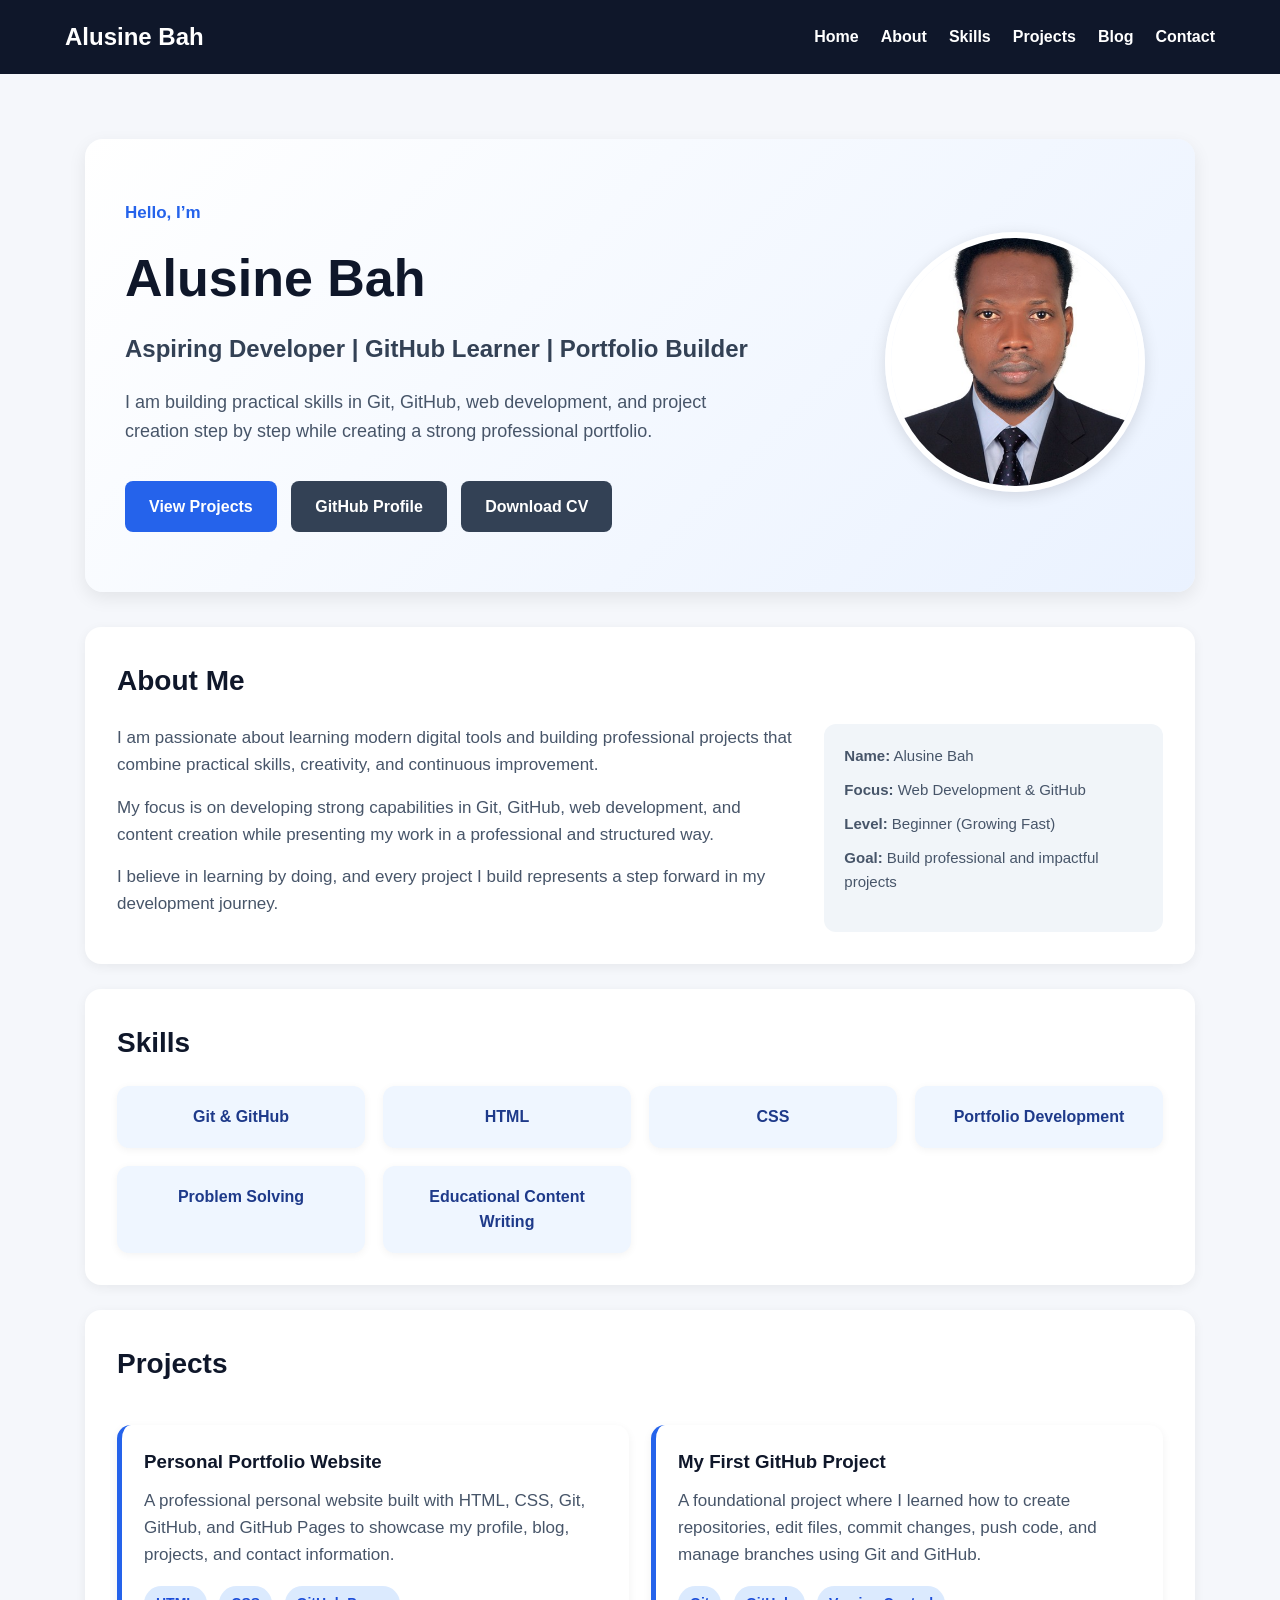
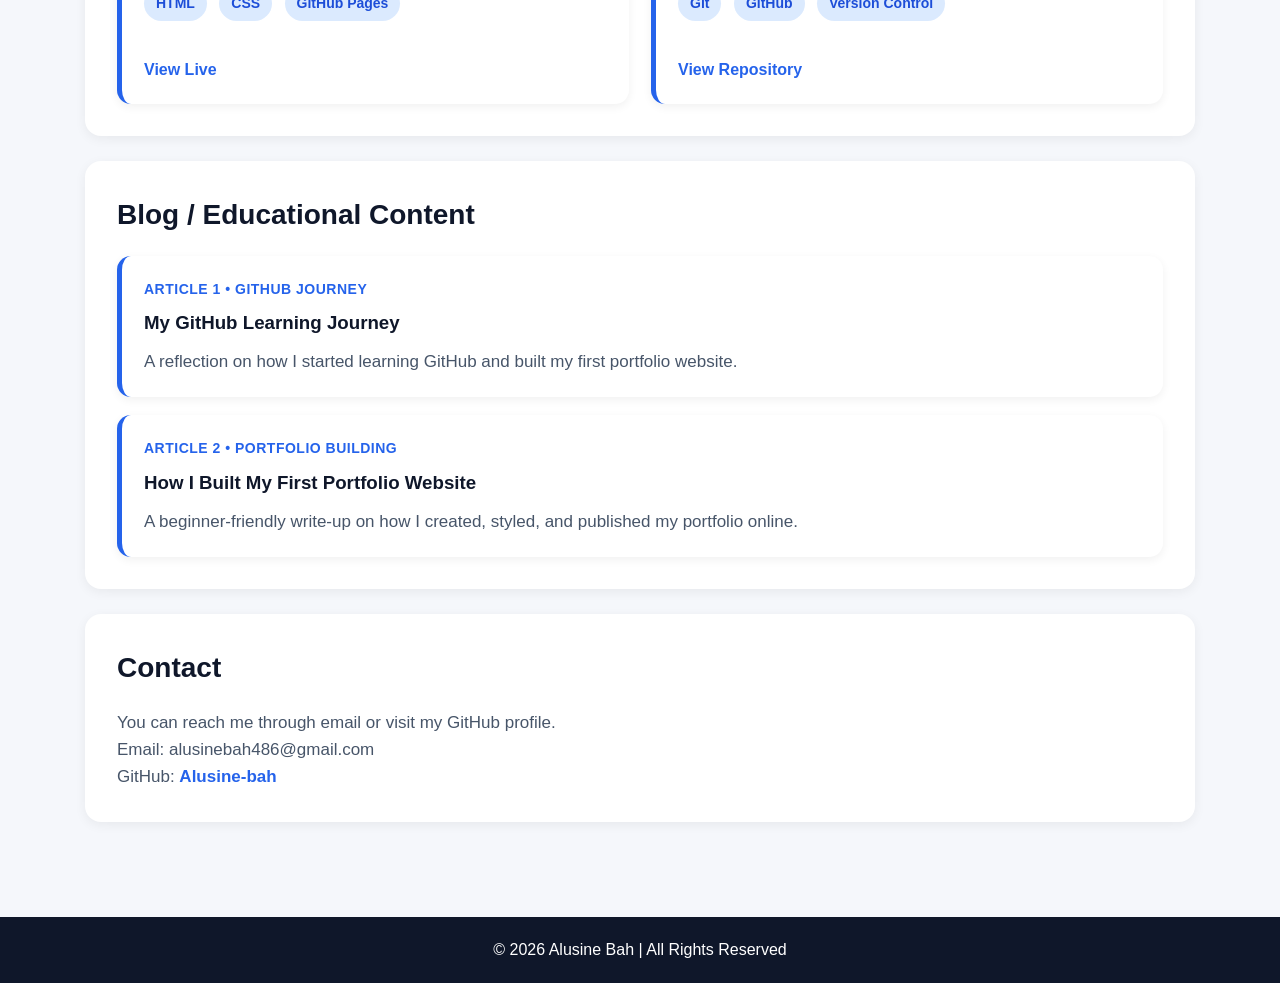
==== commit 447f8cf7: "Upgraded projects section with tags and links" ====
--- a/index.html
+++ b/index.html
@@ -87,22 +87,42 @@
         </section>
 
         <section id="projects">
-            <h2>Projects</h2>
+    <h2>Projects</h2>
 
-            <div class="project-card">
-                <h3>Personal Portfolio Website</h3>
-                <p>
-                    A professional personal website built with HTML, CSS, Git, GitHub, and GitHub Pages to present my profile, projects, blog content, and contact information.
-                </p>
+    <div class="projects-grid">
+
+        <div class="project-card">
+            <h3>Personal Portfolio Website</h3>
+            <p>
+                A professional personal website built with HTML, CSS, Git, GitHub, and GitHub Pages to showcase my profile, blog, projects, and contact information.
+            </p>
+
+            <div class="project-tags">
+                <span>HTML</span>
+                <span>CSS</span>
+                <span>GitHub Pages</span>
             </div>
 
-            <div class="project-card">
-                <h3>My First GitHub Project</h3>
-                <p>
-                    A foundational GitHub project where I learned repository creation, file editing, committing changes, pushing code, and hosting a live website online.
-                </p>
+            <a href="https://alusine-bah.github.io/my-first-project/" target="_blank" class="project-link">View Live</a>
+        </div>
+
+        <div class="project-card">
+            <h3>My First GitHub Project</h3>
+            <p>
+                A foundational project where I learned how to create repositories, edit files, commit changes, push code, and manage branches using Git and GitHub.
+            </p>
+
+            <div class="project-tags">
+                <span>Git</span>
+                <span>GitHub</span>
+                <span>Version Control</span>
             </div>
-        </section>
+
+            <a href="https://github.com/Alusine-bah/my-first-project" target="_blank" class="project-link">View Repository</a>
+        </div>
+
+    </div>
+</section>
 
         <section id="blog">
     <h2>Blog / Educational Content</h2>
--- a/style.css
+++ b/style.css
@@ -343,4 +343,37 @@
 .about-info p {
     margin-bottom: 10px;
     font-size: 15px;
+}
+.projects-grid {
+    display: grid;
+    grid-template-columns: repeat(auto-fit, minmax(280px, 1fr));
+    gap: 22px;
+    margin-top: 20px;
+}
+
+.project-tags {
+    margin: 18px 0;
+}
+
+.project-tags span {
+    display: inline-block;
+    background: #dbeafe;
+    color: #1d4ed8;
+    font-size: 14px;
+    font-weight: bold;
+    padding: 6px 12px;
+    border-radius: 20px;
+    margin: 0 8px 8px 0;
+}
+
+.project-link {
+    display: inline-block;
+    margin-top: 10px;
+    color: #2563eb;
+    text-decoration: none;
+    font-weight: bold;
+}
+
+.project-link:hover {
+    text-decoration: underline;
 }
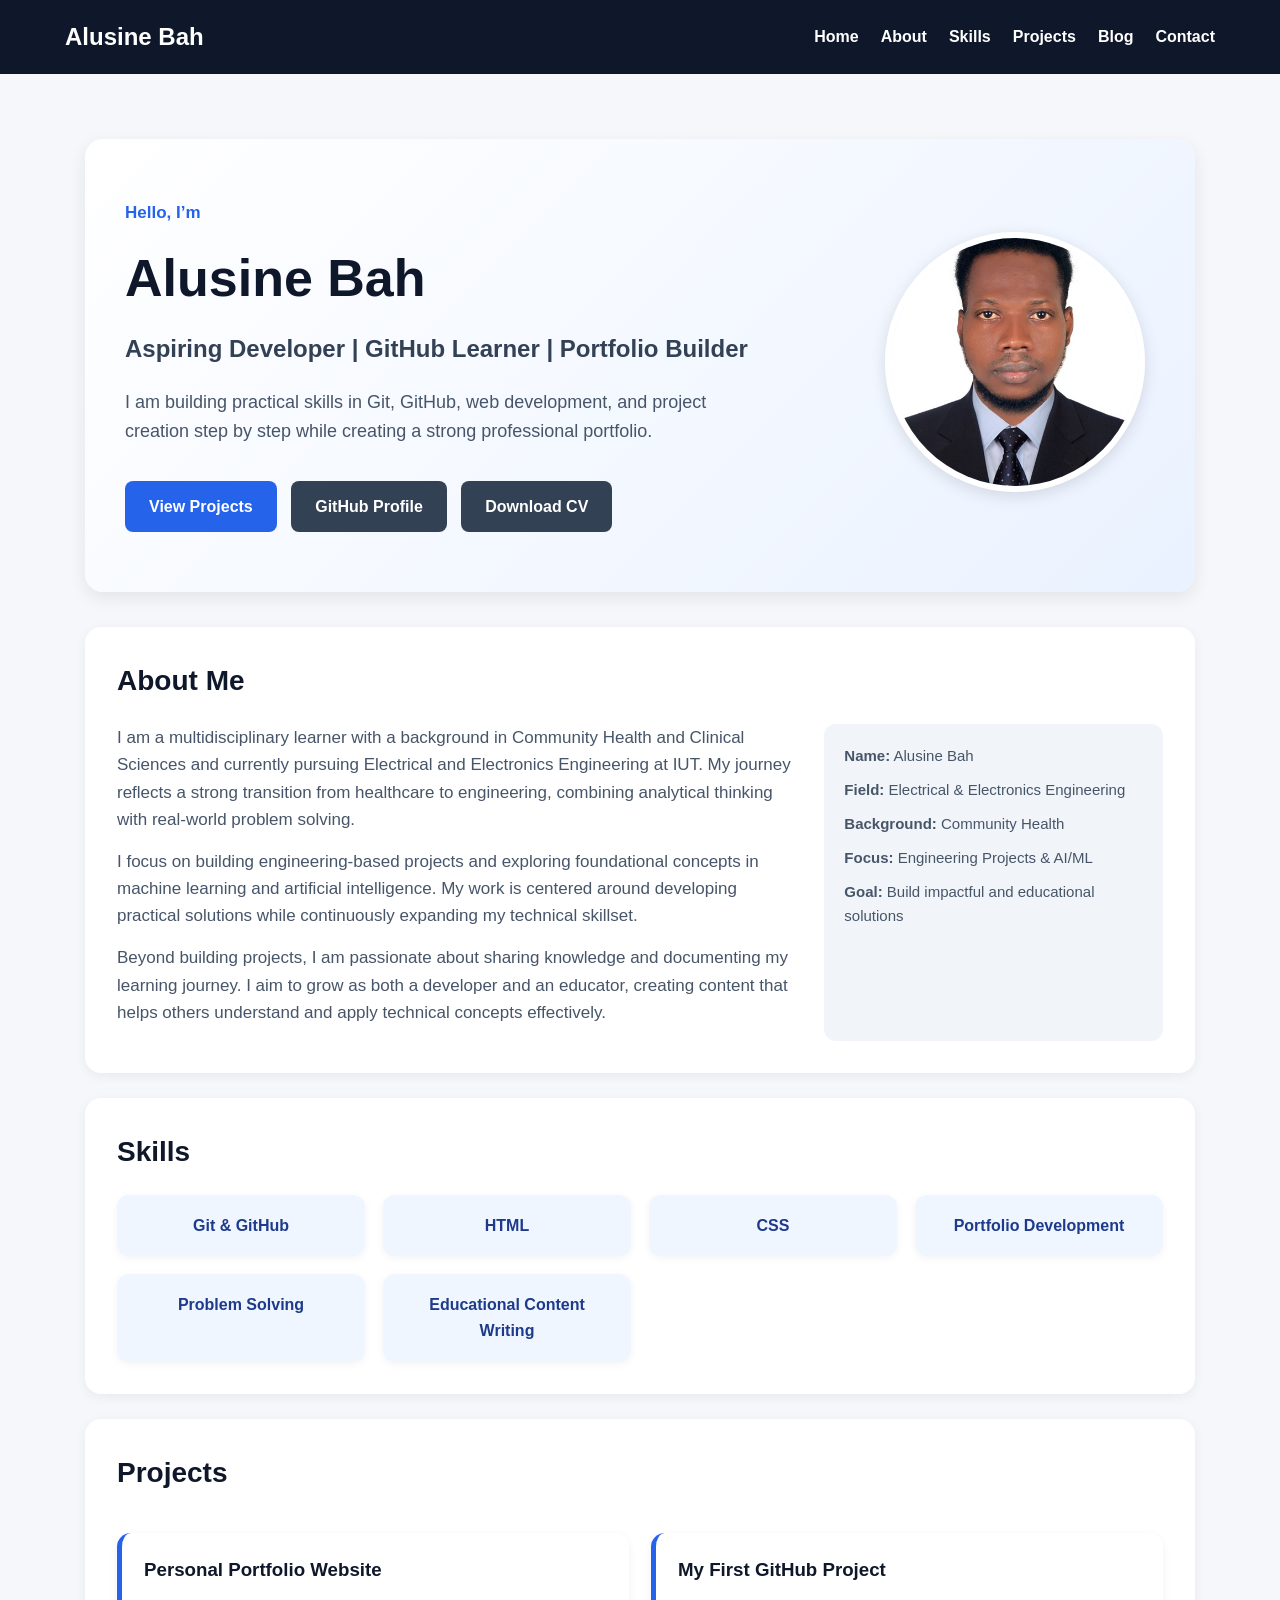
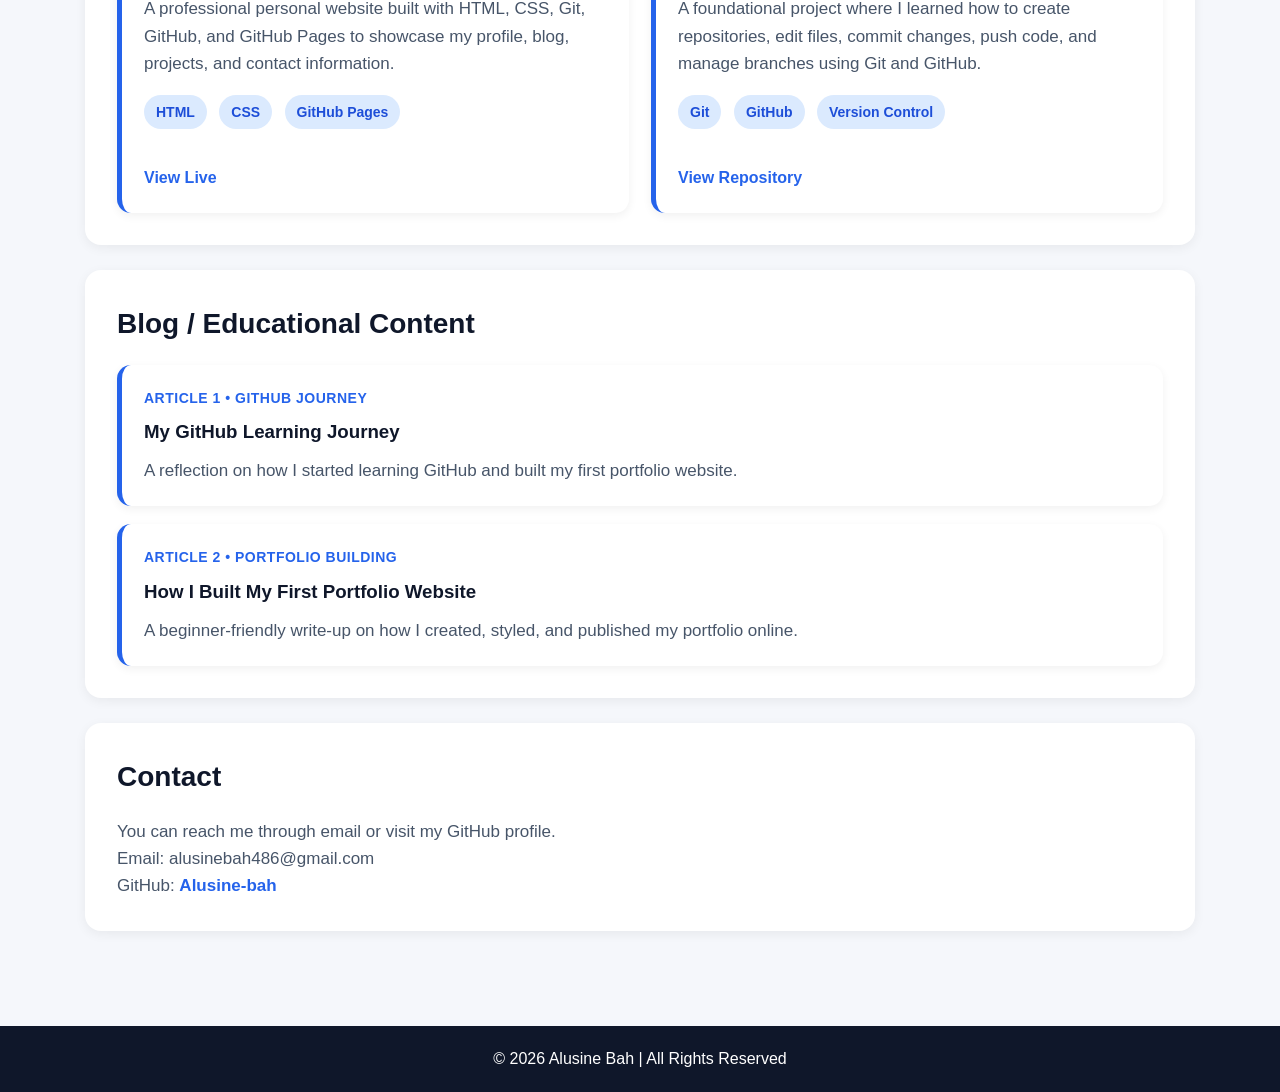
==== commit c033c7cf: "Updated professional about section" ====
--- a/index.html
+++ b/index.html
@@ -52,25 +52,22 @@
 
         <div class="about-text">
             <p>
-                I am passionate about learning modern digital tools and building professional projects that combine practical skills, creativity, and continuous improvement.
-            </p>
+I am a multidisciplinary learner with a background in Community Health and Clinical Sciences and currently pursuing Electrical and Electronics Engineering at IUT. My journey reflects a strong transition from healthcare to engineering, combining analytical thinking with real-world problem solving.            </p>
 
             <p>
-                My focus is on developing strong capabilities in Git, GitHub, web development, and content creation while presenting my work in a professional and structured way.
-            </p>
+    I focus on building engineering-based projects and exploring foundational concepts in machine learning and artificial intelligence. My work is centered around developing practical solutions while continuously expanding my technical skillset.            </p>
 
             <p>
-                I believe in learning by doing, and every project I build represents a step forward in my development journey.
-            </p>
+ Beyond building projects, I am passionate about sharing knowledge and documenting my learning journey. I aim to grow as both a developer and an educator, creating content that helps others understand and apply technical concepts effectively.            </p>
         </div>
 
         <div class="about-info">
-            <p><strong>Name:</strong> Alusine Bah</p>
-            <p><strong>Focus:</strong> Web Development & GitHub</p>
-            <p><strong>Level:</strong> Beginner (Growing Fast)</p>
-            <p><strong>Goal:</strong> Build professional and impactful projects</p>
-        </div>
-
+    <p><strong>Name:</strong> Alusine Bah</p>
+    <p><strong>Field:</strong> Electrical & Electronics Engineering</p>
+    <p><strong>Background:</strong> Community Health</p>
+    <p><strong>Focus:</strong> Engineering Projects & AI/ML</p>
+    <p><strong>Goal:</strong> Build impactful and educational solutions</p>
+</div>
     </div>
 </section>
 
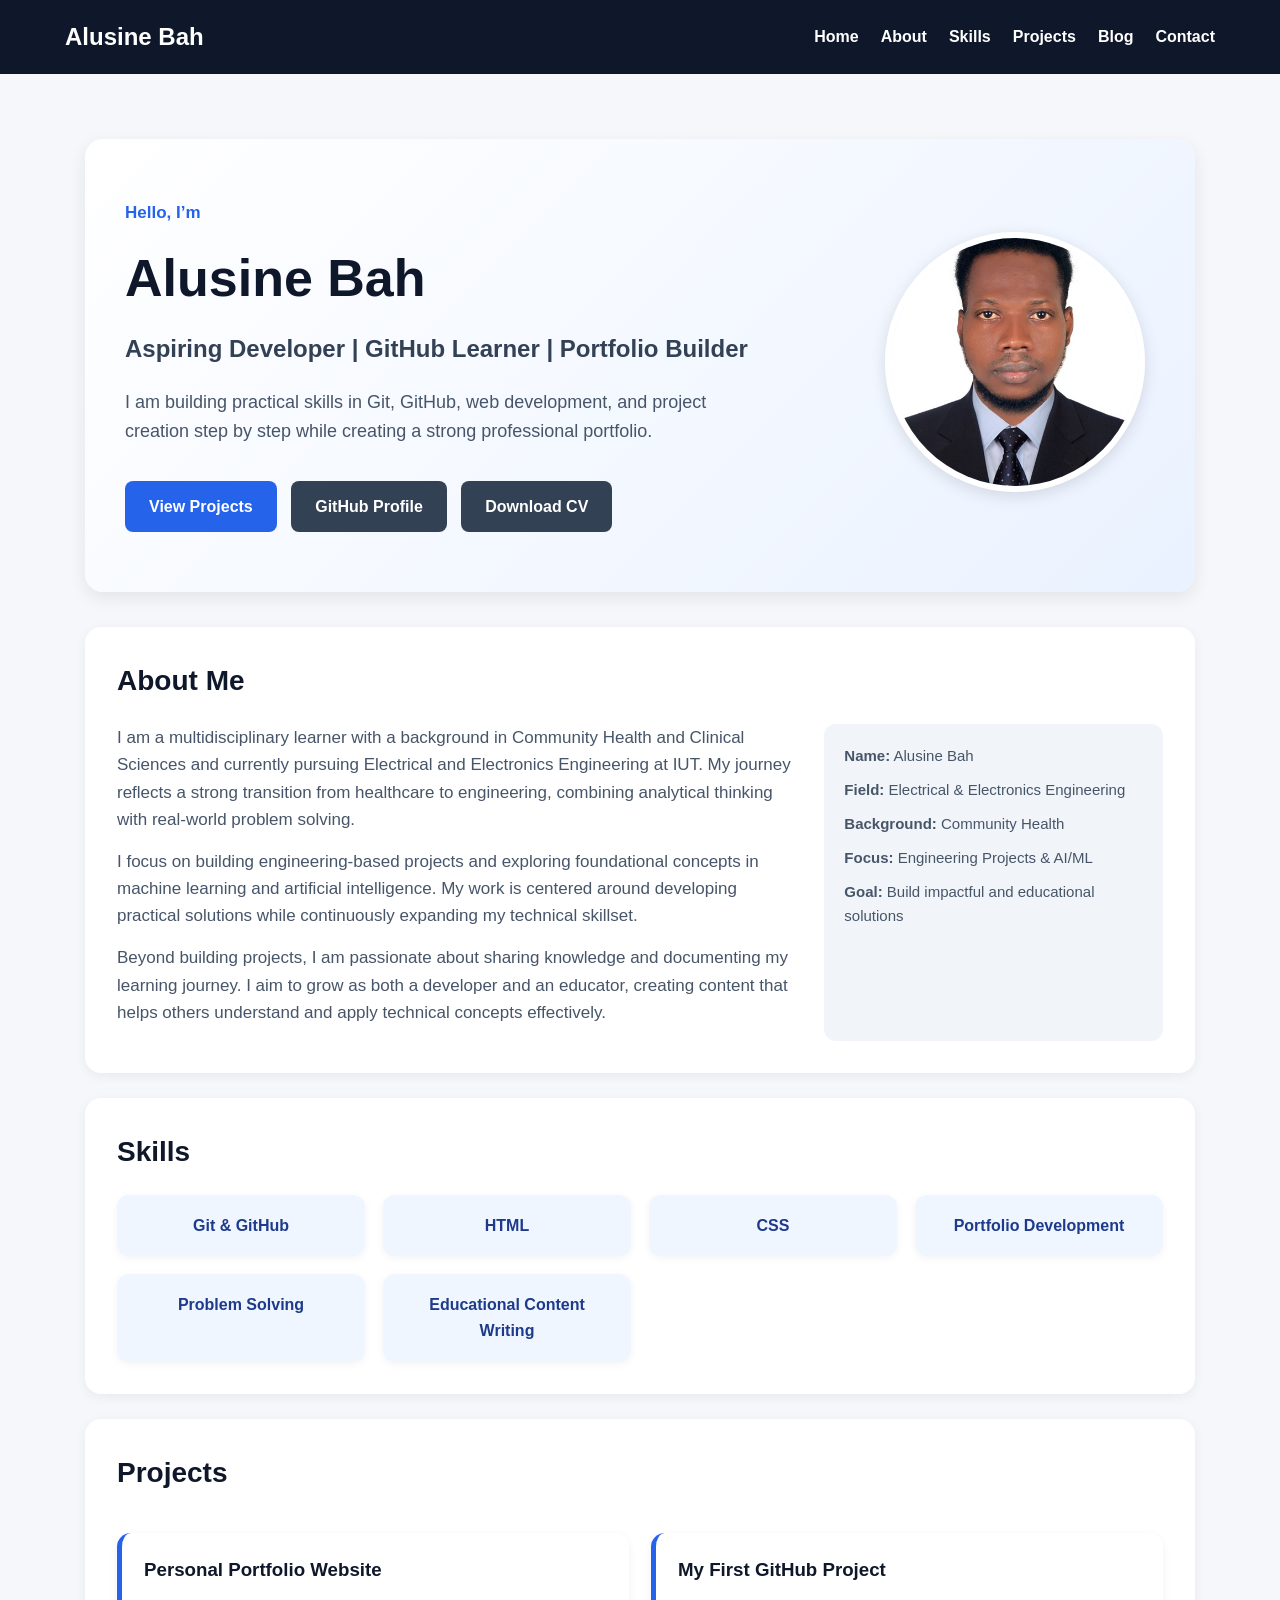
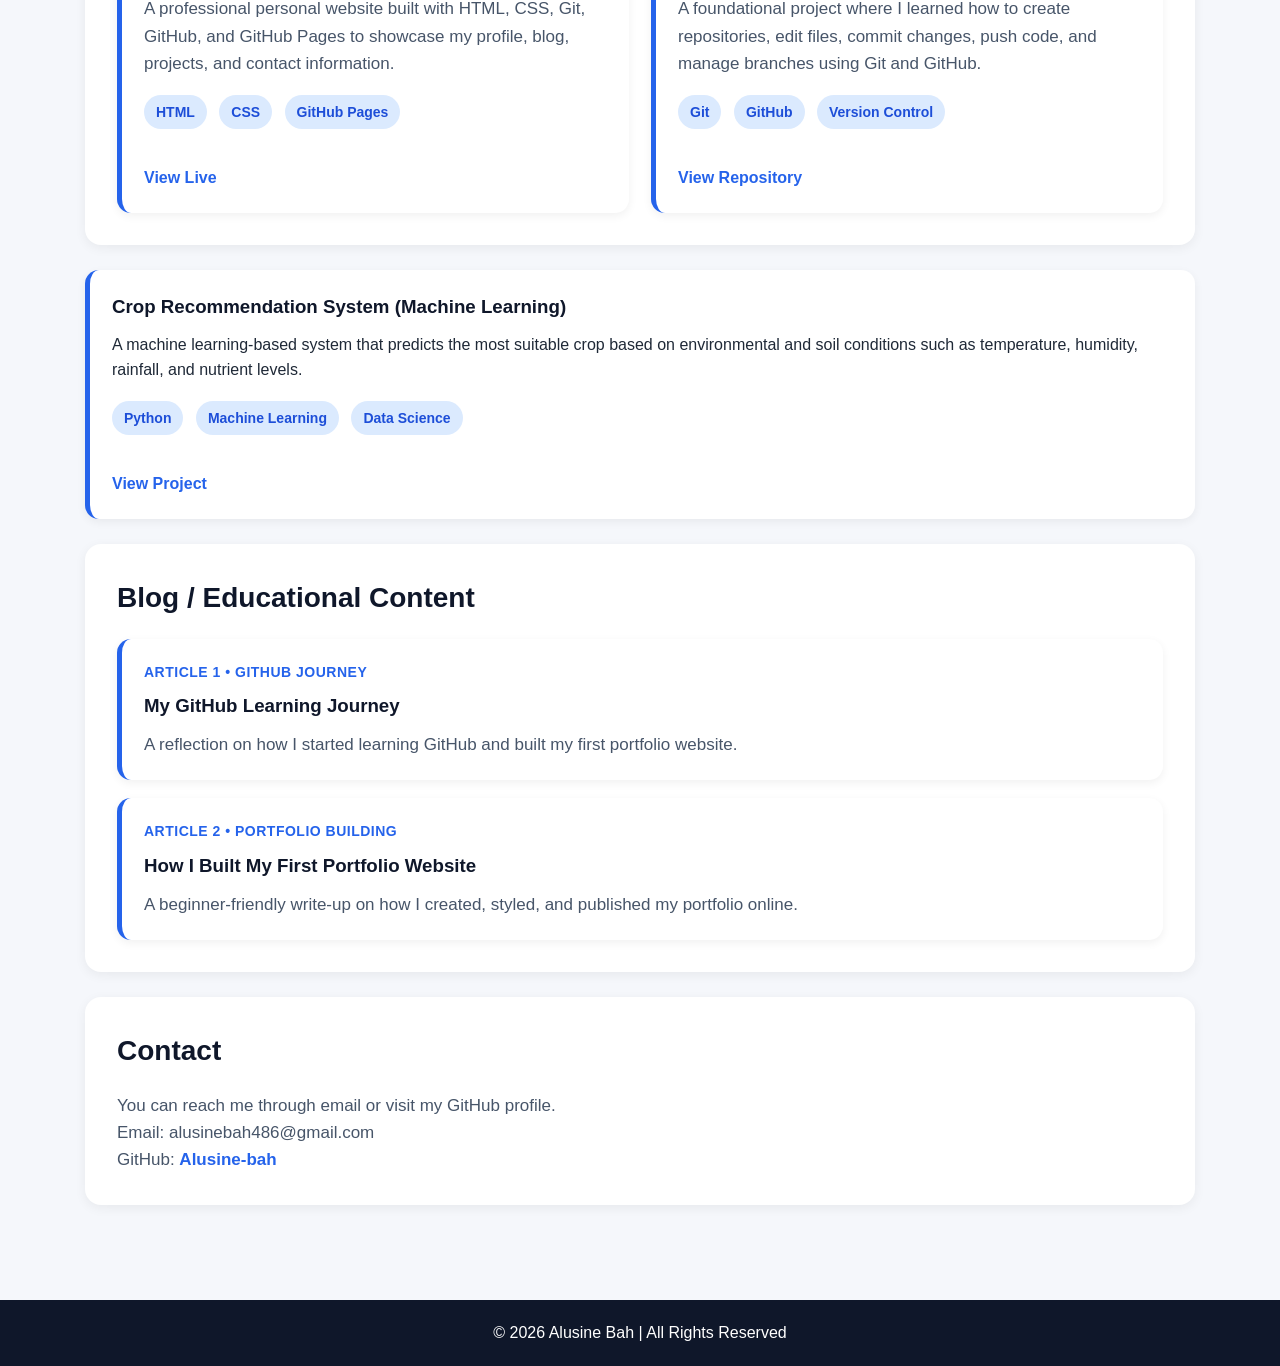
==== commit d2290d9f: "Added ML project to portfolio" ====
--- a/index.html
+++ b/index.html
@@ -120,7 +120,23 @@
 
     </div>
 </section>
+<div class="project-card">
+    <h3>Crop Recommendation System (Machine Learning)</h3>
 
+    <p>
+        A machine learning-based system that predicts the most suitable crop based on environmental and soil conditions such as temperature, humidity, rainfall, and nutrient levels.
+    </p>
+
+    <div class="project-tags">
+        <span>Python</span>
+        <span>Machine Learning</span>
+        <span>Data Science</span>
+    </div>
+
+    <a href="https://github.com/Alusine-bah/crop-recommendation-system" target="_blank" class="project-link">
+        View Project
+    </a>
+</div>
         <section id="blog">
     <h2>Blog / Educational Content</h2>
 
